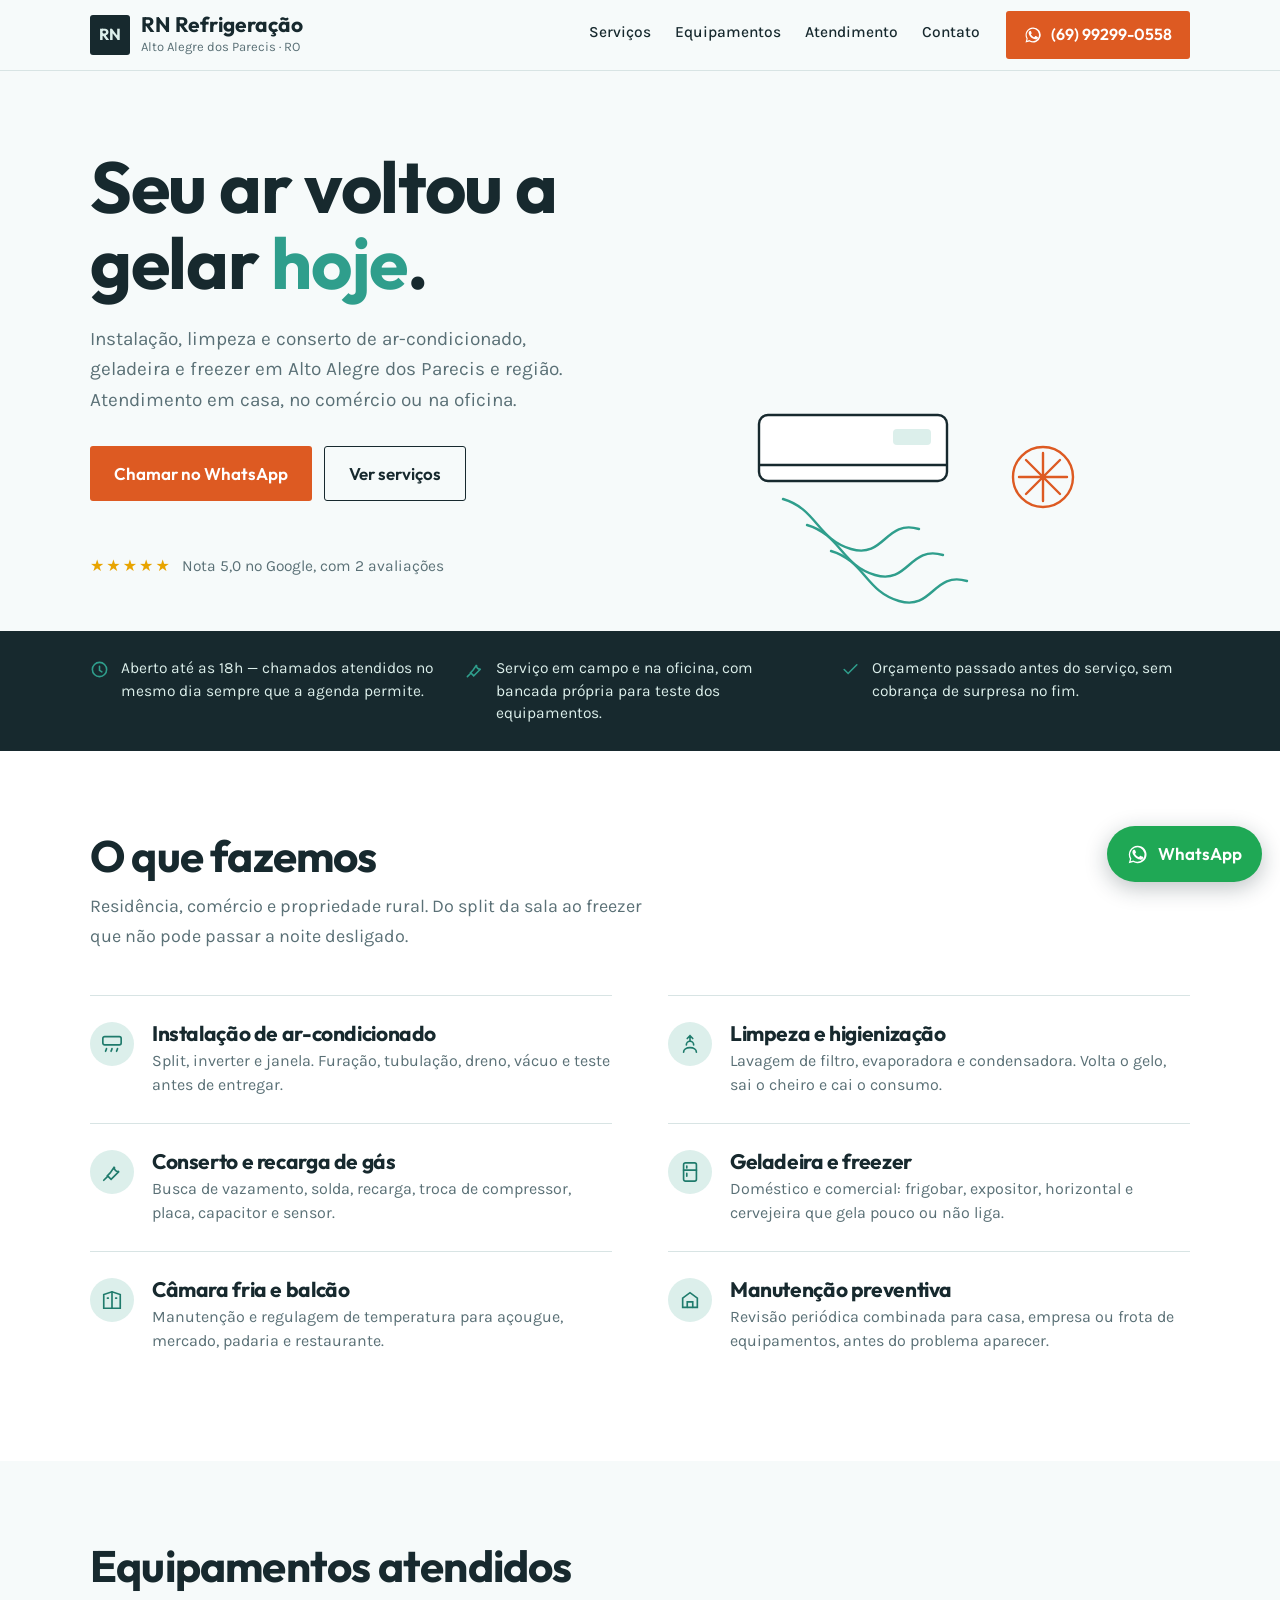
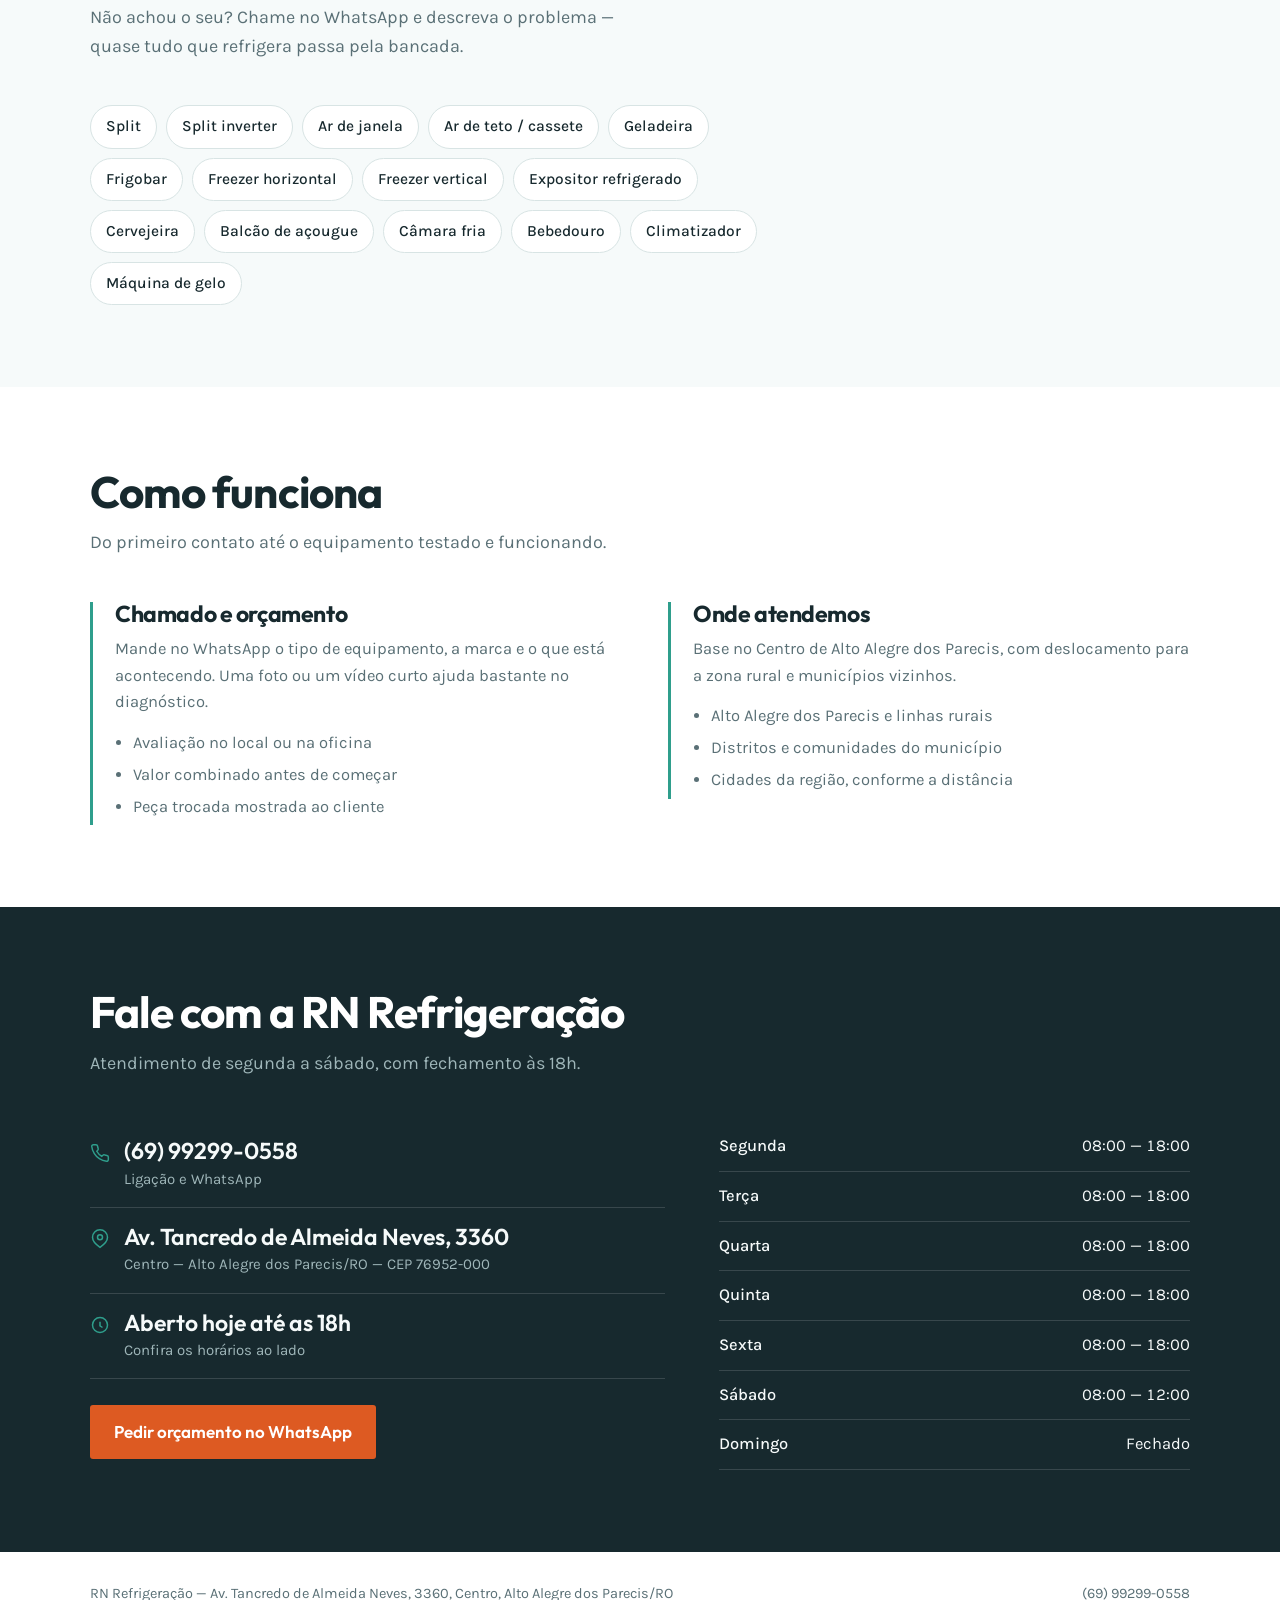
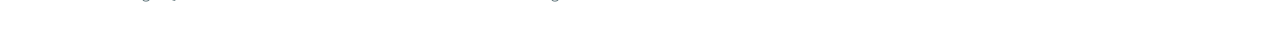
==== index.html @ 4cc894c5 "Add files via upload" ====
<!DOCTYPE html>
<html lang="pt-BR">
<head>
<meta charset="UTF-8">
<meta name="viewport" content="width=device-width, initial-scale=1">
<title>RN Refrigeração — Ar-condicionado em Alto Alegre dos Parecis/RO</title>
<meta name="description" content="Instalação, limpeza, manutenção e conserto de ar-condicionado, geladeira e freezer em Alto Alegre dos Parecis e região. WhatsApp (69) 99299-0558.">
<link rel="preconnect" href="https://fonts.googleapis.com">
<link rel="preconnect" href="https://fonts.gstatic.com" crossorigin>
<link href="https://fonts.googleapis.com/css2?family=Outfit:wght@500;600;700&family=Karla:wght@400;500;600&display=swap" rel="stylesheet">
<style>
  :root{
    --papel:#F6FAFA;
    --branco:#FFFFFF;
    --carvao:#17292E;
    --menta:#2F9E8C;
    --menta-clara:#DCEFEB;
    --escada:#DD5A22;
    --cinza:#5A7076;
    --linha:#D8E4E4;
    --display:"Outfit",system-ui,sans-serif;
    --corpo:"Karla",system-ui,sans-serif;
  }
  *{box-sizing:border-box;margin:0;padding:0}
  html{scroll-behavior:smooth}
  body{font-family:var(--corpo);color:var(--carvao);background:var(--branco);font-size:17px;line-height:1.62;-webkit-font-smoothing:antialiased}
  .wrap{width:min(1100px,92vw);margin-inline:auto}
  h1,h2,h3{font-family:var(--display);line-height:1.06;letter-spacing:-.018em;font-weight:700}
  a{color:inherit}

  /* topo */
  .topo{position:sticky;top:0;z-index:60;background:rgba(246,250,250,.95);backdrop-filter:blur(8px);border-bottom:1px solid var(--linha)}
  .topo .wrap{display:flex;align-items:center;gap:26px;height:70px}
  .marca{display:flex;align-items:center;gap:11px;text-decoration:none;margin-right:auto}
  .sigla{width:40px;height:40px;flex:none;display:grid;place-items:center;background:var(--carvao);color:var(--menta-clara);font-family:var(--display);font-weight:700;font-size:16px;letter-spacing:.02em;border-radius:3px}
  .marca b{font-family:var(--display);font-size:21px;display:block;line-height:1.1}
  .marca i{font-style:normal;font-size:13px;color:var(--cinza);display:block}
  .nav{display:flex;gap:24px;font-size:15.5px;font-weight:500}
  .nav a{text-decoration:none;padding-bottom:3px;border-bottom:2px solid transparent}
  .nav a:hover,.nav a:focus-visible{border-bottom-color:var(--escada)}
  .zap{display:inline-flex;align-items:center;gap:9px;background:var(--escada);color:#fff;text-decoration:none;font-family:var(--display);font-weight:600;font-size:16px;padding:11px 18px;border-radius:3px}
  .zap:hover{background:#C84C18}
  .zap svg{width:18px;height:18px;flex:none}
  @media(max-width:920px){.nav{display:none}}
  @media(max-width:440px){.zap span{display:none}.zap{padding:11px 13px}}

  /* hero */
  .hero{background:var(--papel);padding:78px 0 0;overflow:hidden}
  .hero .wrap{display:grid;grid-template-columns:1.15fr .85fr;gap:48px;align-items:end}
  .hero h1{font-size:clamp(42px,6vw,72px);max-width:12ch}
  .hero h1 .frio{color:var(--menta)}
  .hero .sub{margin-top:22px;font-size:19px;color:var(--cinza);max-width:44ch}
  .acoes{display:flex;flex-wrap:wrap;gap:12px;margin:30px 0 52px}
  .btn{font-family:var(--display);font-weight:600;font-size:17px;text-decoration:none;padding:13px 24px;border-radius:3px;display:inline-flex;align-items:center;gap:9px}
  .btn-laranja{background:var(--escada);color:#fff}
  .btn-laranja:hover{background:#C84C18}
  .btn-linha{border:1.5px solid var(--carvao);color:var(--carvao)}
  .btn-linha:hover{background:var(--carvao);color:var(--papel)}
  .nota{display:flex;align-items:center;gap:10px;margin-bottom:52px;font-size:15.5px;color:var(--cinza)}
  .estrelas{color:#E8A400;letter-spacing:2px;font-size:16px}
  /* desenho de fluxo de ar */
  .ar{align-self:end}
  .ar svg{width:100%;max-width:400px;display:block}
  .fluxo{stroke:var(--menta);stroke-width:2.4;fill:none;stroke-linecap:round;stroke-dasharray:220;stroke-dashoffset:220;animation:sopra 2.2s ease-out .4s forwards}
  .fluxo.b{animation-delay:.65s}
  .fluxo.c{animation-delay:.9s}
  @keyframes sopra{to{stroke-dashoffset:0}}
  @media(prefers-reduced-motion:reduce){.fluxo{animation:none;stroke-dashoffset:0}html{scroll-behavior:auto}}
  @media(max-width:880px){
    .hero{padding-top:52px}
    .hero .wrap{grid-template-columns:1fr;gap:26px}
    .ar svg{max-width:300px;margin-inline:auto}
    .nota{margin-bottom:34px}
  }

  /* barra escura */
  .barra{background:var(--carvao);color:var(--menta-clara)}
  .barra .wrap{display:grid;grid-template-columns:repeat(3,1fr);gap:26px;padding:26px 0}
  .barra div{display:flex;gap:12px;align-items:flex-start;font-size:15.5px;line-height:1.45}
  .barra svg{width:19px;height:19px;flex:none;margin-top:3px;color:var(--menta)}
  @media(max-width:760px){.barra .wrap{grid-template-columns:1fr;gap:16px;padding:22px 0}}

  section{padding:82px 0}
  .cab{margin-bottom:44px;max-width:56ch}
  .cab h2{font-size:clamp(31px,4vw,44px)}
  .cab p{margin-top:13px;color:var(--cinza);font-size:18px}

  /* serviços: lista em duas colunas com filete */
  .servicos{display:grid;grid-template-columns:1fr 1fr;column-gap:56px}
  .serv{display:grid;grid-template-columns:auto 1fr;gap:18px;padding:26px 0;border-top:1px solid var(--linha)}
  .serv .ic{width:44px;height:44px;border-radius:50%;background:var(--menta-clara);display:grid;place-items:center;color:#1F7B6C}
  .serv .ic svg{width:22px;height:22px}
  .serv h3{font-size:21px;margin-bottom:5px}
  .serv p{font-size:16px;color:var(--cinza);line-height:1.5}
  @media(max-width:800px){.servicos{grid-template-columns:1fr}}

  /* equipamentos */
  .equip{background:var(--papel)}
  .chips{display:flex;flex-wrap:wrap;gap:9px;max-width:72ch}
  .chips li{list-style:none;background:#fff;border:1px solid var(--linha);padding:8px 15px;border-radius:999px;font-size:15.5px;font-weight:500}

  /* atendimento / cobertura */
  .duo{display:grid;grid-template-columns:1fr 1fr;gap:56px;align-items:start}
  .caixa{border-left:3px solid var(--menta);padding-left:22px}
  .caixa h3{font-size:23px;margin-bottom:10px}
  .caixa p{color:var(--cinza);font-size:16.5px}
  .caixa ul{margin-top:14px;padding-left:18px;color:var(--cinza);font-size:16.5px}
  .caixa li{margin-bottom:5px}
  @media(max-width:760px){.duo{grid-template-columns:1fr;gap:38px}}

  /* contato */
  .contato{background:var(--carvao);color:var(--papel)}
  .contato .cab h2{color:#fff}
  .contato .cab p{color:#9FB6B9}
  .grade{display:grid;grid-template-columns:1.1fr .9fr;gap:54px}
  .dado{display:flex;gap:14px;padding:16px 0;border-bottom:1px solid rgba(255,255,255,.14)}
  .dado svg{width:20px;height:20px;flex:none;margin-top:5px;color:var(--menta)}
  .dado strong{font-family:var(--display);font-size:23px;font-weight:600;display:block;line-height:1.15}
  .dado small{font-size:15px;color:#9FB6B9;display:block;margin-top:2px}
  .dado a{text-decoration:none}
  .dado a:hover{text-decoration:underline}
  .horario{width:100%;border-collapse:collapse;font-size:16.5px}
  .horario th,.horario td{padding:11px 0;border-bottom:1px solid rgba(255,255,255,.14);text-align:left;font-weight:400}
  .horario th{font-weight:500}
  .horario td{text-align:right;font-variant-numeric:tabular-nums}
  .contato .btn-laranja{margin-top:26px}
  @media(max-width:760px){.grade{grid-template-columns:1fr;gap:42px}}

  footer{padding:30px 0;font-size:14.5px;color:var(--cinza)}
  footer .wrap{display:flex;flex-wrap:wrap;gap:8px 28px;justify-content:space-between}

  /* botão flutuante */
  .flutua{position:fixed;right:18px;bottom:18px;z-index:70;display:inline-flex;align-items:center;gap:10px;background:#1FA855;color:#fff;text-decoration:none;font-family:var(--display);font-weight:600;padding:14px 20px;border-radius:999px;box-shadow:0 6px 22px rgba(23,41,46,.28)}
  .flutua:hover{background:#178C46}
  .flutua svg{width:21px;height:21px}
  @media(max-width:520px){.flutua span{display:none}.flutua{padding:15px;right:14px;bottom:14px}}

  :focus-visible{outline:3px solid var(--escada);outline-offset:3px}
</style>
</head>
<body>

<header class="topo">
  <div class="wrap">
    <a class="marca" href="#inicio">
      <span class="sigla">RN</span>
      <span>
        <b>RN Refrigeração</b>
        <i>Alto Alegre dos Parecis · RO</i>
      </span>
    </a>
    <nav class="nav">
      <a href="#servicos">Serviços</a>
      <a href="#equipamentos">Equipamentos</a>
      <a href="#atendimento">Atendimento</a>
      <a href="#contato">Contato</a>
    </nav>
    <a class="zap" href="https://wa.me/5569992990558" target="_blank" rel="noopener">
      <svg viewBox="0 0 24 24" fill="currentColor" aria-hidden="true"><path d="M17.5 14.4c-.3-.2-1.8-.9-2-1-.3-.1-.5-.2-.7.2s-.8 1-.9 1.2c-.2.2-.3.2-.6.1a8 8 0 0 1-2.4-1.5 9 9 0 0 1-1.6-2c-.2-.3 0-.5.1-.6l.5-.6.3-.5v-.5l-.9-2.2c-.3-.6-.5-.5-.7-.5h-.6c-.2 0-.5.1-.8.4-.3.3-1 1-1 2.5s1.1 2.9 1.2 3.1c.2.2 2.1 3.3 5.2 4.6 2.6 1 3.1.8 3.7.8.6-.1 1.8-.8 2.1-1.5.2-.7.2-1.3.2-1.5l-.6-.3z"/><path d="M12 2a10 10 0 0 0-8.6 15L2 22l5.2-1.4A10 10 0 1 0 12 2zm0 18.2c-1.6 0-3.1-.4-4.4-1.2l-.3-.2-3.1.8.8-3-.2-.3A8.2 8.2 0 1 1 12 20.2z"/></svg>
      <span>(69) 99299-0558</span>
    </a>
  </div>
</header>

<main id="inicio">

  <section class="hero">
    <div class="wrap">
      <div>
        <h1>Seu ar voltou a gelar <span class="frio">hoje</span>.</h1>
        <p class="sub">Instalação, limpeza e conserto de ar-condicionado, geladeira e freezer em Alto Alegre dos Parecis e região. Atendimento em casa, no comércio ou na oficina.</p>
        <div class="acoes">
          <a class="btn btn-laranja" href="https://wa.me/5569992990558" target="_blank" rel="noopener">Chamar no WhatsApp</a>
          <a class="btn btn-linha" href="#servicos">Ver serviços</a>
        </div>
        <p class="nota"><span class="estrelas" aria-hidden="true">★★★★★</span> Nota 5,0 no Google, com 2 avaliações</p>
      </div>

      <figure class="ar" aria-hidden="true">
        <svg viewBox="0 0 400 240" xmlns="http://www.w3.org/2000/svg">
          <rect x="16" y="24" width="188" height="66" rx="9" fill="#FFFFFF" stroke="#17292E" stroke-width="2.4"/>
          <path d="M16 74h188" stroke="#17292E" stroke-width="2.4"/>
          <rect x="150" y="38" width="38" height="16" rx="4" fill="#DCEFEB"/>
          <path class="fluxo" d="M40 108c34 10 34 40 68 50s34-30 68-20"/>
          <path class="fluxo b" d="M64 134c34 10 34 40 68 50s34-30 68-20"/>
          <path class="fluxo c" d="M88 160c34 10 34 40 68 50s34-30 68-20"/>
          <circle cx="300" cy="86" r="30" fill="none" stroke="#DD5A22" stroke-width="2.4"/>
          <path d="M300 62v48M276 86h48M283 69l34 34M317 69l-34 34" stroke="#DD5A22" stroke-width="2.4" stroke-linecap="round"/>
        </svg>
      </figure>
    </div>
  </section>

  <div class="barra">
    <div class="wrap">
      <div>
        <svg viewBox="0 0 24 24" fill="none" stroke="currentColor" stroke-width="2" stroke-linecap="round"><path d="M12 8v5l3 2"/><circle cx="12" cy="12" r="9"/></svg>
        <span>Aberto até as 18h — chamados atendidos no mesmo dia sempre que a agenda permite.</span>
      </div>
      <div>
        <svg viewBox="0 0 24 24" fill="none" stroke="currentColor" stroke-width="2" stroke-linecap="round"><path d="M14.7 6.3a4 4 0 0 0 5 5L14 17l-3 3-4-4 3-3z"/><path d="m3 21 4-4"/></svg>
        <span>Serviço em campo e na oficina, com bancada própria para teste dos equipamentos.</span>
      </div>
      <div>
        <svg viewBox="0 0 24 24" fill="none" stroke="currentColor" stroke-width="2" stroke-linecap="round"><path d="M20 6 9 17l-5-5"/></svg>
        <span>Orçamento passado antes do serviço, sem cobrança de surpresa no fim.</span>
      </div>
    </div>
  </div>

  <section id="servicos">
    <div class="wrap">
      <div class="cab">
        <h2>O que fazemos</h2>
        <p>Residência, comércio e propriedade rural. Do split da sala ao freezer que não pode passar a noite desligado.</p>
      </div>

      <div class="servicos">
        <article class="serv">
          <span class="ic"><svg viewBox="0 0 24 24" fill="none" stroke="currentColor" stroke-width="1.8" stroke-linecap="round"><rect x="2" y="4" width="20" height="9" rx="2"/><path d="M6 17c0 1.5-1 2-1 3M12 17c0 1.5-1 2-1 3M18 17c0 1.5-1 2-1 3"/></svg></span>
          <div>
            <h3>Instalação de ar-condicionado</h3>
            <p>Split, inverter e janela. Furação, tubulação, dreno, vácuo e teste antes de entregar.</p>
          </div>
        </article>

        <article class="serv">
          <span class="ic"><svg viewBox="0 0 24 24" fill="none" stroke="currentColor" stroke-width="1.8" stroke-linecap="round"><path d="M12 3v6M9 6l3-3 3 3"/><path d="M5 21c0-3 3-5 7-5s7 2 7 5"/><path d="M8 13a4 4 0 0 1 8 0"/></svg></span>
          <div>
            <h3>Limpeza e higienização</h3>
            <p>Lavagem de filtro, evaporadora e condensadora. Volta o gelo, sai o cheiro e cai o consumo.</p>
          </div>
        </article>

        <article class="serv">
          <span class="ic"><svg viewBox="0 0 24 24" fill="none" stroke="currentColor" stroke-width="1.8" stroke-linecap="round"><path d="M14.7 6.3a4 4 0 0 0 5 5L14 17l-3 3-4-4 3-3z"/><path d="m3 21 4-4"/></svg></span>
          <div>
            <h3>Conserto e recarga de gás</h3>
            <p>Busca de vazamento, solda, recarga, troca de compressor, placa, capacitor e sensor.</p>
          </div>
        </article>

        <article class="serv">
          <span class="ic"><svg viewBox="0 0 24 24" fill="none" stroke="currentColor" stroke-width="1.8" stroke-linecap="round"><rect x="5" y="2" width="14" height="20" rx="2"/><path d="M5 10h14M8.5 5.5v2M8.5 13.5v3"/></svg></span>
          <div>
            <h3>Geladeira e freezer</h3>
            <p>Doméstico e comercial: frigobar, expositor, horizontal e cervejeira que gela pouco ou não liga.</p>
          </div>
        </article>

        <article class="serv">
          <span class="ic"><svg viewBox="0 0 24 24" fill="none" stroke="currentColor" stroke-width="1.8" stroke-linecap="round"><path d="M3 21V6l9-3 9 3v15z"/><path d="M12 3v18M7 10h1M16 10h1"/></svg></span>
          <div>
            <h3>Câmara fria e balcão</h3>
            <p>Manutenção e regulagem de temperatura para açougue, mercado, padaria e restaurante.</p>
          </div>
        </article>

        <article class="serv">
          <span class="ic"><svg viewBox="0 0 24 24" fill="none" stroke="currentColor" stroke-width="1.8" stroke-linecap="round"><path d="M4 20V10l8-6 8 6v10z"/><path d="M9 20v-6h6v6"/></svg></span>
          <div>
            <h3>Manutenção preventiva</h3>
            <p>Revisão periódica combinada para casa, empresa ou frota de equipamentos, antes do problema aparecer.</p>
          </div>
        </article>
      </div>
    </div>
  </section>

  <section id="equipamentos" class="equip">
    <div class="wrap">
      <div class="cab">
        <h2>Equipamentos atendidos</h2>
        <p>Não achou o seu? Chame no WhatsApp e descreva o problema — quase tudo que refrigera passa pela bancada.</p>
      </div>
      <ul class="chips">
        <li>Split</li>
        <li>Split inverter</li>
        <li>Ar de janela</li>
        <li>Ar de teto / cassete</li>
        <li>Geladeira</li>
        <li>Frigobar</li>
        <li>Freezer horizontal</li>
        <li>Freezer vertical</li>
        <li>Expositor refrigerado</li>
        <li>Cervejeira</li>
        <li>Balcão de açougue</li>
        <li>Câmara fria</li>
        <li>Bebedouro</li>
        <li>Climatizador</li>
        <li>Máquina de gelo</li>
      </ul>
    </div>
  </section>

  <section id="atendimento">
    <div class="wrap">
      <div class="cab">
        <h2>Como funciona</h2>
        <p>Do primeiro contato até o equipamento testado e funcionando.</p>
      </div>
      <div class="duo">
        <div class="caixa">
          <h3>Chamado e orçamento</h3>
          <p>Mande no WhatsApp o tipo de equipamento, a marca e o que está acontecendo. Uma foto ou um vídeo curto ajuda bastante no diagnóstico.</p>
          <ul>
            <li>Avaliação no local ou na oficina</li>
            <li>Valor combinado antes de começar</li>
            <li>Peça trocada mostrada ao cliente</li>
          </ul>
        </div>
        <div class="caixa">
          <h3>Onde atendemos</h3>
          <p>Base no Centro de Alto Alegre dos Parecis, com deslocamento para a zona rural e municípios vizinhos.</p>
          <ul>
            <li>Alto Alegre dos Parecis e linhas rurais</li>
            <li>Distritos e comunidades do município</li>
            <li>Cidades da região, conforme a distância</li>
          </ul>
        </div>
      </div>
    </div>
  </section>

  <section id="contato" class="contato">
    <div class="wrap">
      <div class="cab">
        <h2>Fale com a RN Refrigeração</h2>
        <p>Atendimento de segunda a sábado, com fechamento às 18h.</p>
      </div>

      <div class="grade">
        <div>
          <div class="dado">
            <svg viewBox="0 0 24 24" fill="none" stroke="currentColor" stroke-width="1.8"><path d="M22 16.9v3a2 2 0 0 1-2.2 2 19.8 19.8 0 0 1-8.6-3.1 19.5 19.5 0 0 1-6-6A19.8 19.8 0 0 1 2.1 4.2 2 2 0 0 1 4.1 2h3a2 2 0 0 1 2 1.7c.1 1 .3 1.9.7 2.8a2 2 0 0 1-.5 2.1L8.1 9.9a16 16 0 0 0 6 6l1.3-1.2a2 2 0 0 1 2.1-.5c.9.4 1.8.6 2.8.7a2 2 0 0 1 1.7 2z"/></svg>
            <span>
              <a href="tel:+5569992990558"><strong>(69) 99299-0558</strong></a>
              <small>Ligação e WhatsApp</small>
            </span>
          </div>
          <div class="dado">
            <svg viewBox="0 0 24 24" fill="none" stroke="currentColor" stroke-width="1.8"><path d="M21 10c0 6-9 12-9 12s-9-6-9-12a9 9 0 0 1 18 0z"/><circle cx="12" cy="10" r="3"/></svg>
            <span>
              <strong>Av. Tancredo de Almeida Neves, 3360</strong>
              <small>Centro — Alto Alegre dos Parecis/RO — CEP 76952-000</small>
            </span>
          </div>
          <div class="dado">
            <svg viewBox="0 0 24 24" fill="none" stroke="currentColor" stroke-width="1.8"><circle cx="12" cy="12" r="9"/><path d="M12 8v5l3 2"/></svg>
            <span>
              <strong>Aberto hoje até as 18h</strong>
              <small>Confira os horários ao lado</small>
            </span>
          </div>
          <a class="btn btn-laranja" href="https://wa.me/5569992990558" target="_blank" rel="noopener">Pedir orçamento no WhatsApp</a>
        </div>

        <div>
          <table class="horario">
            <tbody>
              <tr><th scope="row">Segunda</th><td>08:00 — 18:00</td></tr>
              <tr><th scope="row">Terça</th><td>08:00 — 18:00</td></tr>
              <tr><th scope="row">Quarta</th><td>08:00 — 18:00</td></tr>
              <tr><th scope="row">Quinta</th><td>08:00 — 18:00</td></tr>
              <tr><th scope="row">Sexta</th><td>08:00 — 18:00</td></tr>
              <tr><th scope="row">Sábado</th><td>08:00 — 12:00</td></tr>
              <tr><th scope="row">Domingo</th><td>Fechado</td></tr>
            </tbody>
          </table>
        </div>
      </div>
    </div>
  </section>
</main>

<footer>
  <div class="wrap">
    <span>RN Refrigeração — Av. Tancredo de Almeida Neves, 3360, Centro, Alto Alegre dos Parecis/RO</span>
    <span>(69) 99299-0558</span>
  </div>
</footer>

<a class="flutua" href="https://wa.me/5569992990558" target="_blank" rel="noopener" aria-label="Chamar no WhatsApp">
  <svg viewBox="0 0 24 24" fill="currentColor" aria-hidden="true"><path d="M17.5 14.4c-.3-.2-1.8-.9-2-1-.3-.1-.5-.2-.7.2s-.8 1-.9 1.2c-.2.2-.3.2-.6.1a8 8 0 0 1-2.4-1.5 9 9 0 0 1-1.6-2c-.2-.3 0-.5.1-.6l.5-.6.3-.5v-.5l-.9-2.2c-.3-.6-.5-.5-.7-.5h-.6c-.2 0-.5.1-.8.4-.3.3-1 1-1 2.5s1.1 2.9 1.2 3.1c.2.2 2.1 3.3 5.2 4.6 2.6 1 3.1.8 3.7.8.6-.1 1.8-.8 2.1-1.5.2-.7.2-1.3.2-1.5l-.6-.3z"/><path d="M12 2a10 10 0 0 0-8.6 15L2 22l5.2-1.4A10 10 0 1 0 12 2zm0 18.2c-1.6 0-3.1-.4-4.4-1.2l-.3-.2-3.1.8.8-3-.2-.3A8.2 8.2 0 1 1 12 20.2z"/></svg>
  <span>WhatsApp</span>
</a>

</body>
</html>
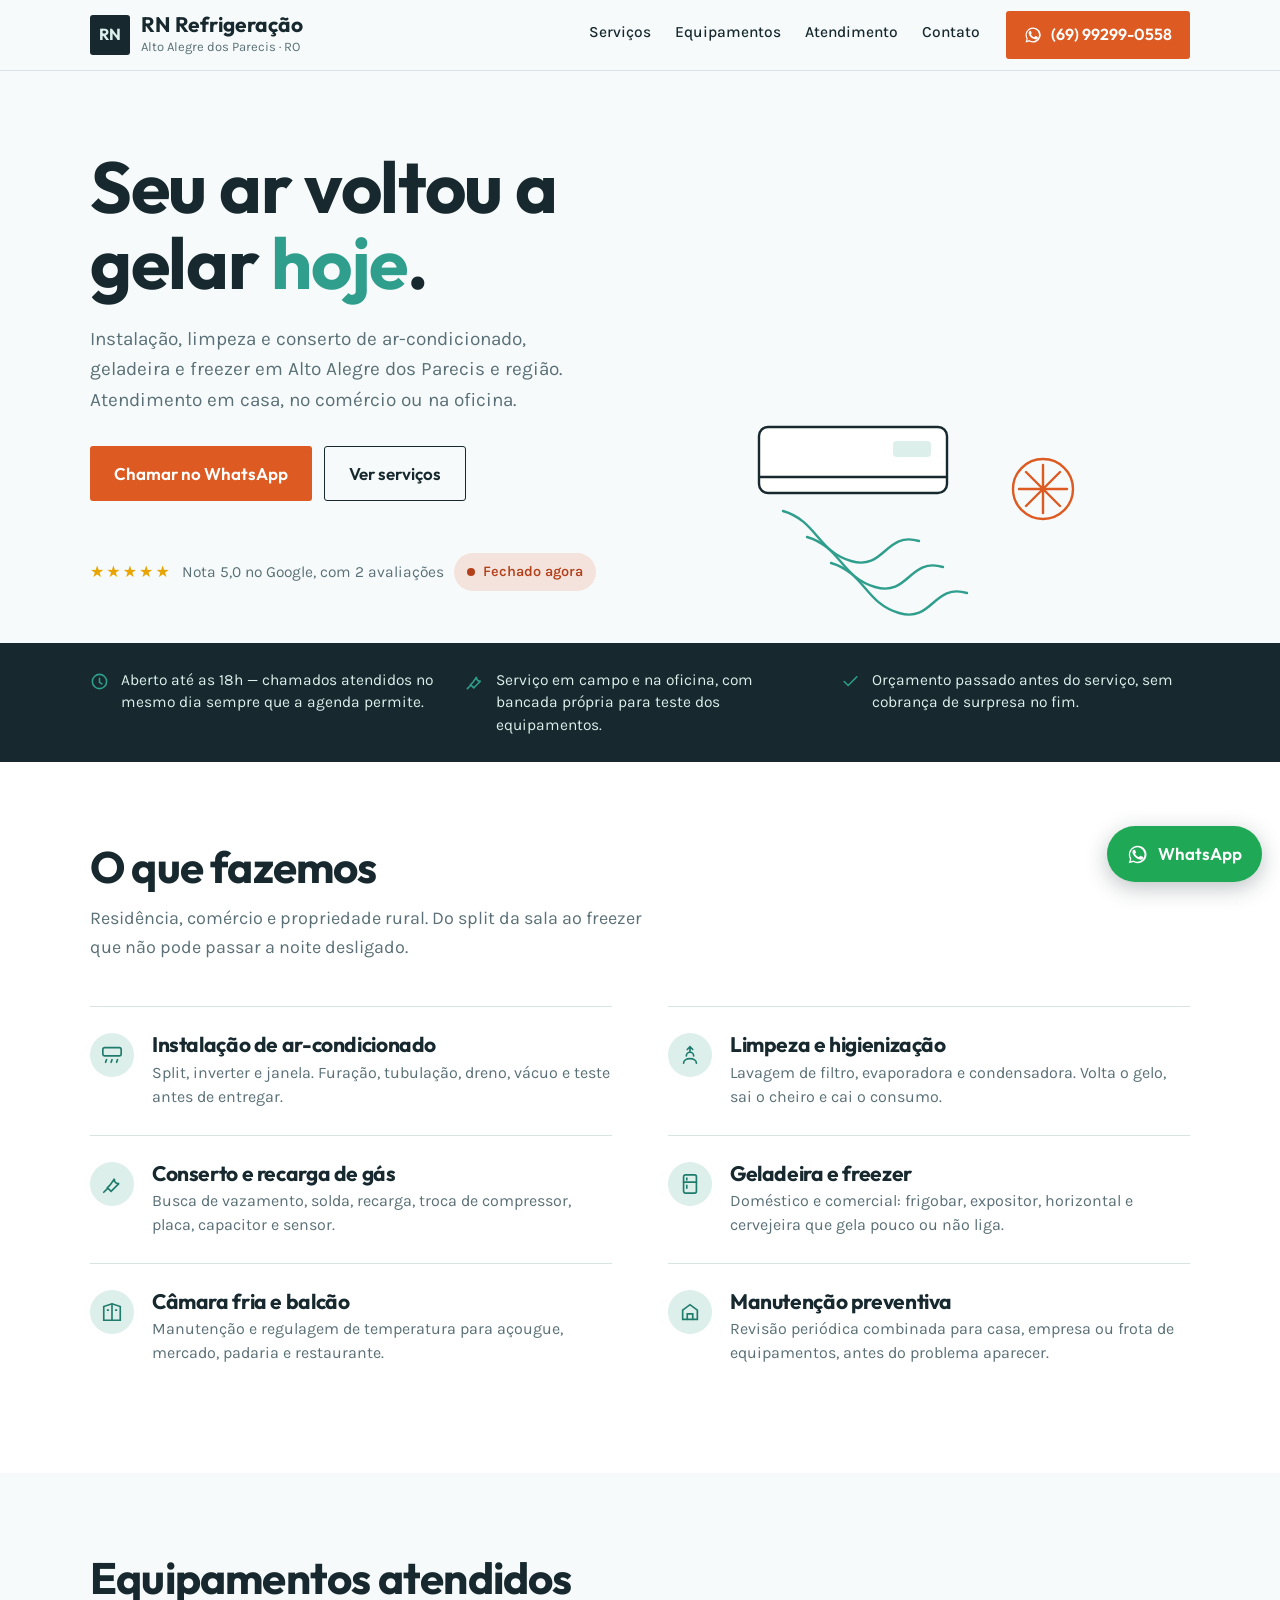
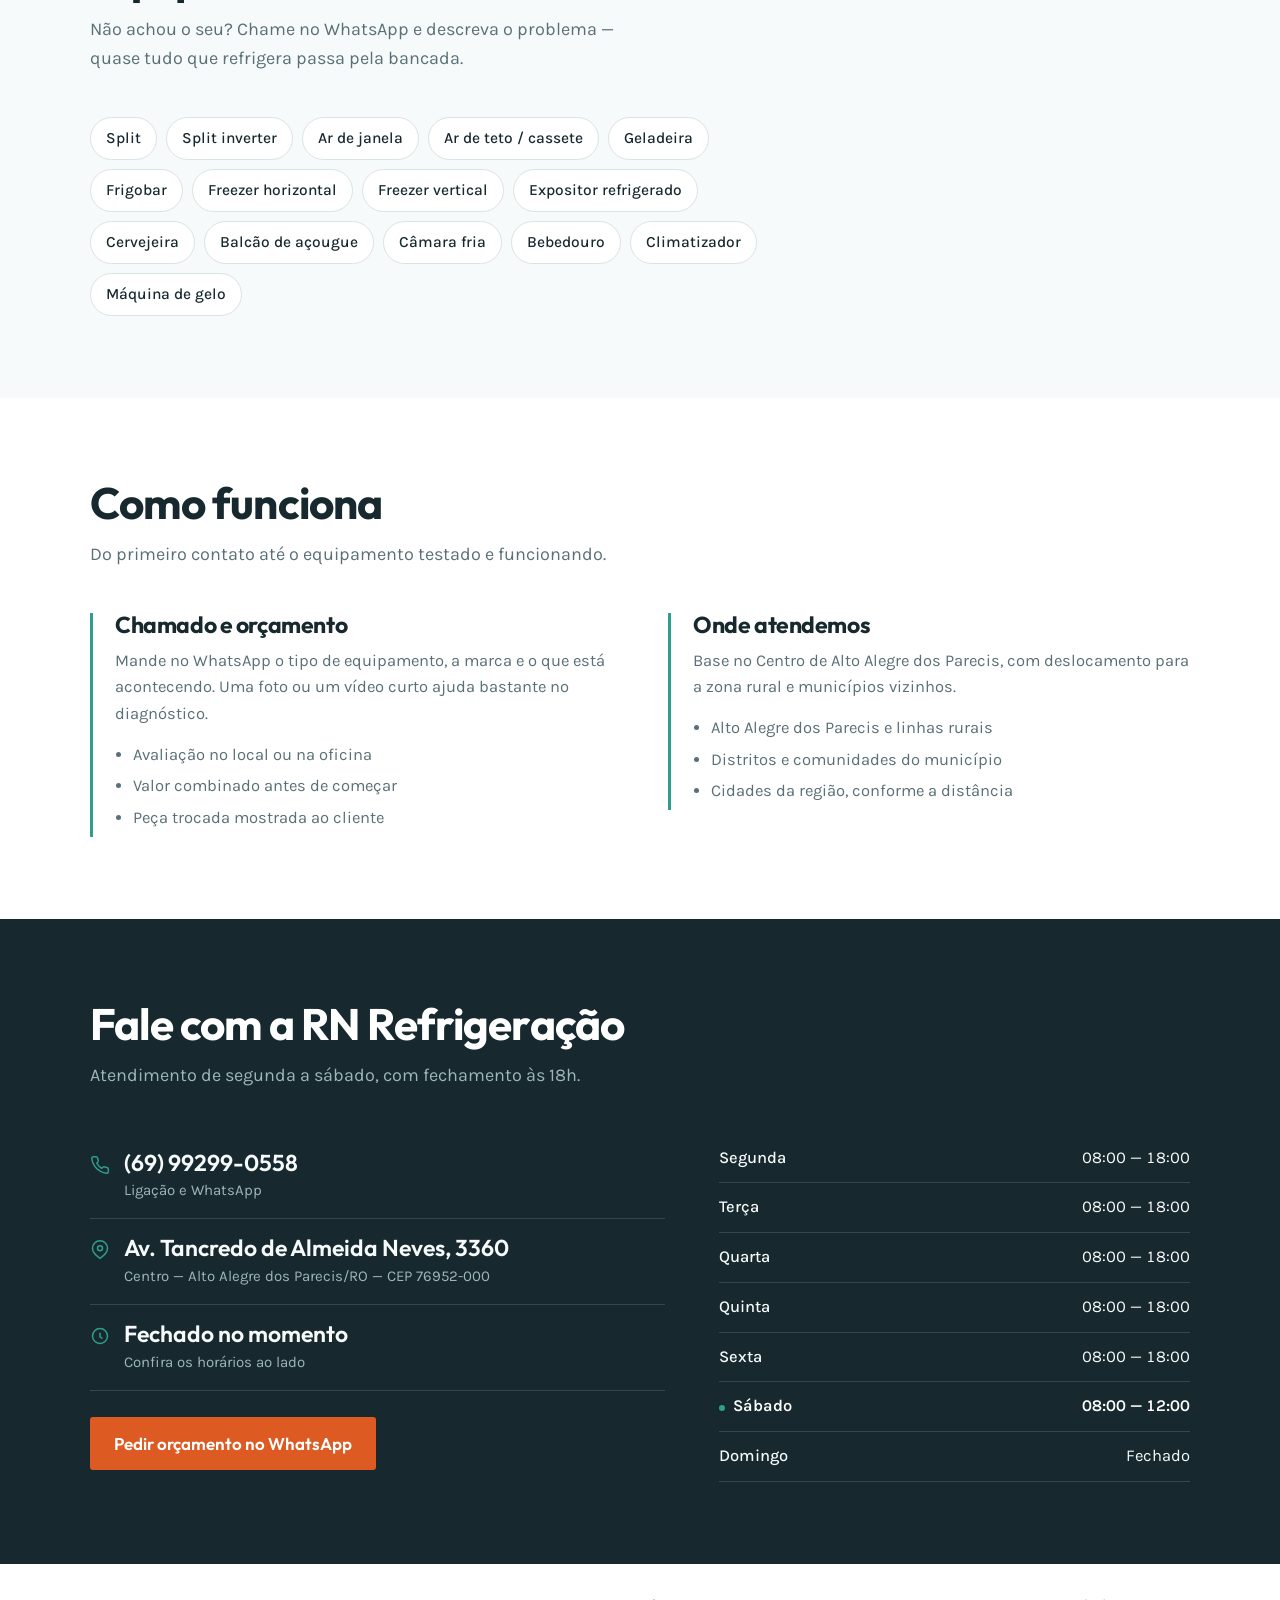
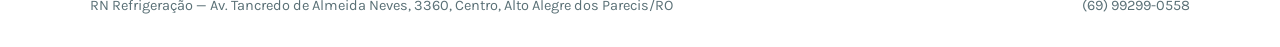
==== commit f654d363: "Add files via upload" ====
--- a/index.html
+++ b/index.html
@@ -5,6 +5,7 @@
 <meta name="viewport" content="width=device-width, initial-scale=1">
 <title>RN Refrigeração — Ar-condicionado em Alto Alegre dos Parecis/RO</title>
 <meta name="description" content="Instalação, limpeza, manutenção e conserto de ar-condicionado, geladeira e freezer em Alto Alegre dos Parecis e região. WhatsApp (69) 99299-0558.">
+<link rel="icon" type="image/svg+xml" href="data:image/svg+xml,%3Csvg xmlns='http://www.w3.org/2000/svg' viewBox='0 0 64 64'%3E%3Crect width='64' height='64' rx='10' fill='%2317292E'/%3E%3Ctext x='32' y='40' font-family='Outfit,Arial,sans-serif' font-weight='700' font-size='24' fill='%23DCEFEB' text-anchor='middle'%3ERN%3C/text%3E%3C/svg%3E">
 <link rel="preconnect" href="https://fonts.googleapis.com">
 <link rel="preconnect" href="https://fonts.gstatic.com" crossorigin>
 <link href="https://fonts.googleapis.com/css2?family=Outfit:wght@500;600;700&family=Karla:wght@400;500;600&display=swap" rel="stylesheet">
@@ -136,6 +137,21 @@
   @media(max-width:520px){.flutua span{display:none}.flutua{padding:15px;right:14px;bottom:14px}}
 
   :focus-visible{outline:3px solid var(--escada);outline-offset:3px}
+
+  /* status aberto/fechado */
+  .status{
+    display:inline-flex;align-items:center;gap:8px;
+    font-size:14.5px;font-weight:600;padding:7px 13px;border-radius:999px;
+    background:var(--menta-clara);color:#1F7B6C;
+  }
+  .status.fechado{background:#F3E3DC;color:#B3401A}
+  .status .bola{width:8px;height:8px;border-radius:50%;background:currentColor;flex:none}
+  .status.fechado .bola{animation:none}
+  .status:not(.fechado) .bola{animation:pulsa 1.8s ease-in-out infinite}
+  @keyframes pulsa{0%,100%{opacity:1}50%{opacity:.35}}
+  @media(prefers-reduced-motion:reduce){.status:not(.fechado) .bola{animation:none}}
+  .horario tr.hoje th,.horario tr.hoje td{color:#fff;font-weight:600}
+  .horario tr.hoje th:before{content:"";display:inline-block;width:6px;height:6px;border-radius:50%;background:var(--menta);margin-right:8px}
 </style>
 </head>
 <body>
@@ -173,7 +189,10 @@
           <a class="btn btn-laranja" href="https://wa.me/5569992990558" target="_blank" rel="noopener">Chamar no WhatsApp</a>
           <a class="btn btn-linha" href="#servicos">Ver serviços</a>
         </div>
-        <p class="nota"><span class="estrelas" aria-hidden="true">★★★★★</span> Nota 5,0 no Google, com 2 avaliações</p>
+        <p class="nota">
+          <span class="estrelas" aria-hidden="true">★★★★★</span> Nota 5,0 no Google, com 2 avaliações
+          <span class="status" id="status-hero"><span class="bola"></span><span id="status-hero-texto">Verificando horário…</span></span>
+        </p>
       </div>
 
       <figure class="ar" aria-hidden="true">
@@ -348,7 +367,7 @@
           <div class="dado">
             <svg viewBox="0 0 24 24" fill="none" stroke="currentColor" stroke-width="1.8"><circle cx="12" cy="12" r="9"/><path d="M12 8v5l3 2"/></svg>
             <span>
-              <strong>Aberto hoje até as 18h</strong>
+              <strong id="status-contato-texto">Verificando horário…</strong>
               <small>Confira os horários ao lado</small>
             </span>
           </div>
@@ -356,15 +375,15 @@
         </div>
 
         <div>
-          <table class="horario">
+          <table class="horario" id="tabela-horario">
             <tbody>
-              <tr><th scope="row">Segunda</th><td>08:00 — 18:00</td></tr>
-              <tr><th scope="row">Terça</th><td>08:00 — 18:00</td></tr>
-              <tr><th scope="row">Quarta</th><td>08:00 — 18:00</td></tr>
-              <tr><th scope="row">Quinta</th><td>08:00 — 18:00</td></tr>
-              <tr><th scope="row">Sexta</th><td>08:00 — 18:00</td></tr>
-              <tr><th scope="row">Sábado</th><td>08:00 — 12:00</td></tr>
-              <tr><th scope="row">Domingo</th><td>Fechado</td></tr>
+              <tr data-dia="1"><th scope="row">Segunda</th><td>08:00 — 18:00</td></tr>
+              <tr data-dia="2"><th scope="row">Terça</th><td>08:00 — 18:00</td></tr>
+              <tr data-dia="3"><th scope="row">Quarta</th><td>08:00 — 18:00</td></tr>
+              <tr data-dia="4"><th scope="row">Quinta</th><td>08:00 — 18:00</td></tr>
+              <tr data-dia="5"><th scope="row">Sexta</th><td>08:00 — 18:00</td></tr>
+              <tr data-dia="6"><th scope="row">Sábado</th><td>08:00 — 12:00</td></tr>
+              <tr data-dia="0"><th scope="row">Domingo</th><td>Fechado</td></tr>
             </tbody>
           </table>
         </div>
@@ -385,5 +404,53 @@
   <span>WhatsApp</span>
 </a>
 
+<script>
+(function(){
+  // Horário de funcionamento por dia da semana (0=domingo ... 6=sábado)
+  var horarios = {
+    0: null,
+    1: [8, 18], 2: [8, 18], 3: [8, 18], 4: [8, 18], 5: [8, 18],
+    6: [8, 12]
+  };
+
+  function agoraEmRondonia(){
+    // Rondônia está sempre em UTC-4, sem horário de verão.
+    // Deslocamos o instante absoluto e depois lemos os campos em UTC,
+    // pra não depender do fuso configurado no aparelho de quem visita o site.
+    return new Date(Date.now() - 4 * 60 * 60 * 1000);
+  }
+
+  function atualizar(){
+    var agora = agoraEmRondonia();
+    var dia = agora.getUTCDay();
+    var hora = agora.getUTCHours() + agora.getUTCMinutes() / 60;
+    var janela = horarios[dia];
+    var aberto = !!janela && hora >= janela[0] && hora < janela[1];
+
+    var heroEl = document.getElementById('status-hero');
+    var heroTexto = document.getElementById('status-hero-texto');
+    var contatoTexto = document.getElementById('status-contato-texto');
+
+    if(aberto){
+      heroEl.classList.remove('fechado');
+      heroTexto.textContent = 'Aberto agora · fecha às ' + String(janela[1]).padStart(2,'0') + ':00';
+      contatoTexto.textContent = 'Aberto agora, até as ' + String(janela[1]).padStart(2,'0') + ':00';
+    } else {
+      heroEl.classList.add('fechado');
+      heroTexto.textContent = 'Fechado agora';
+      contatoTexto.textContent = 'Fechado no momento';
+    }
+
+    var linhas = document.querySelectorAll('#tabela-horario tr');
+    linhas.forEach(function(tr){
+      tr.classList.toggle('hoje', Number(tr.getAttribute('data-dia')) === dia);
+    });
+  }
+
+  atualizar();
+  setInterval(atualizar, 60000);
+})();
+</script>
+
 </body>
 </html>
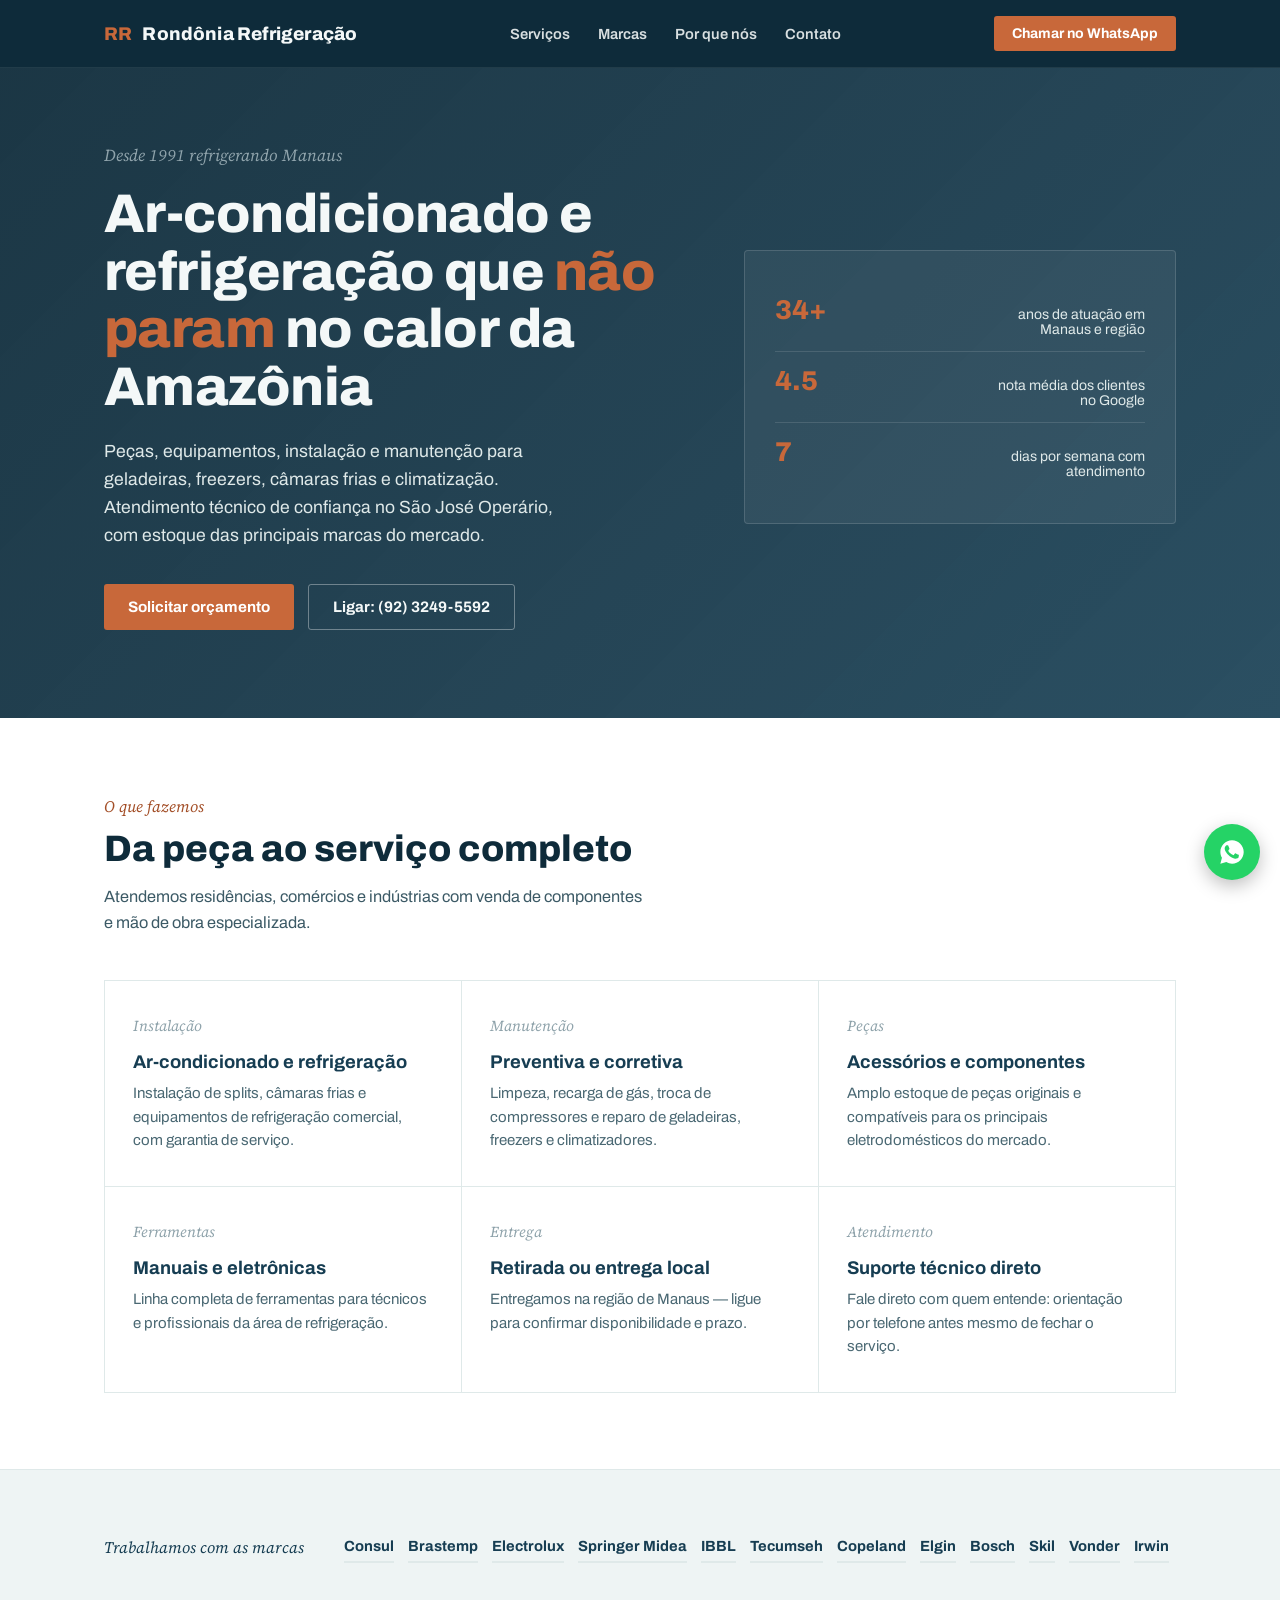
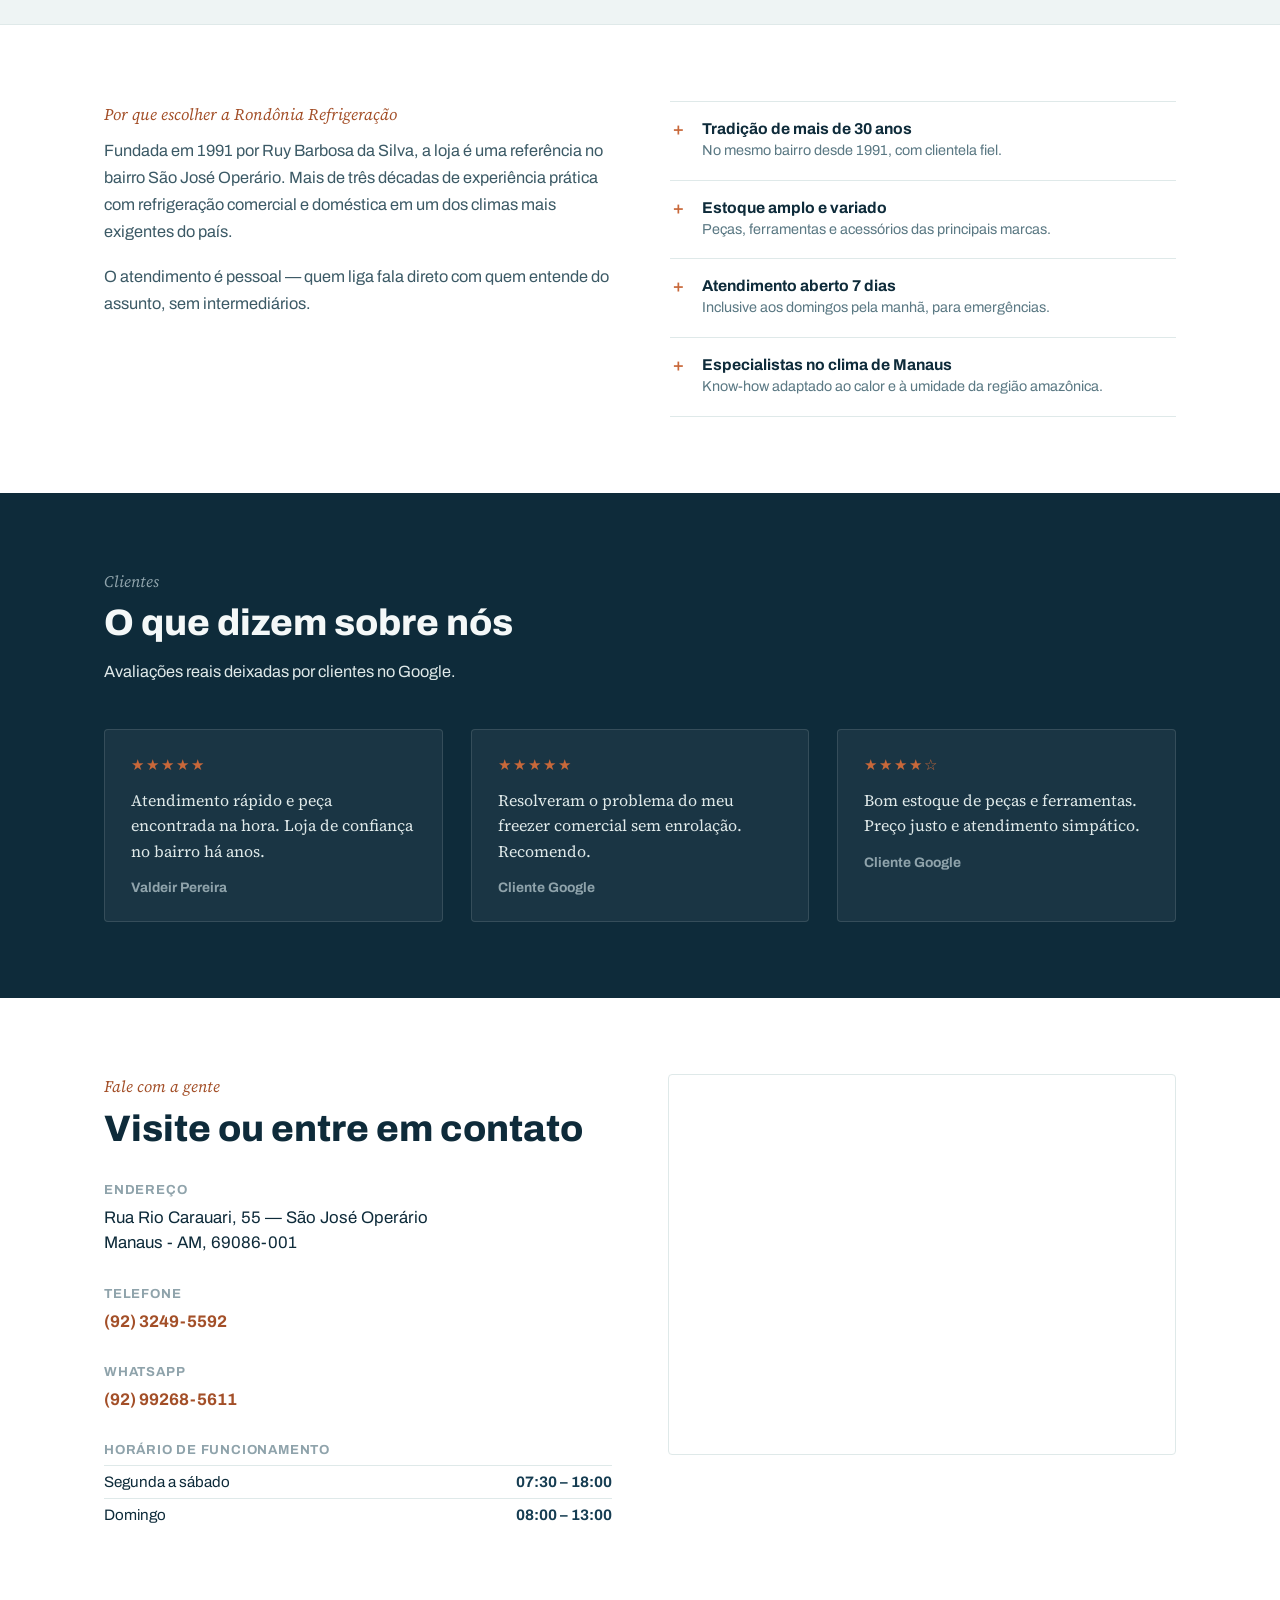
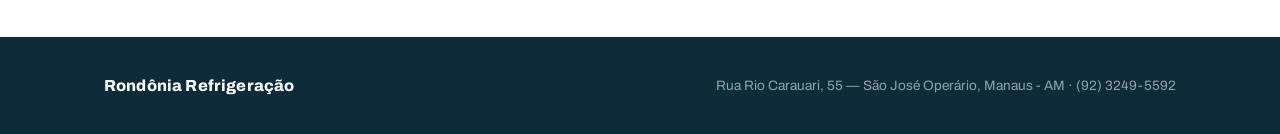
==== commit 69571e76: "Add files via upload" ====
--- a/index.html
+++ b/index.html
@@ -2,455 +2,599 @@
 <html lang="pt-BR">
 <head>
 <meta charset="UTF-8">
-<meta name="viewport" content="width=device-width, initial-scale=1">
-<title>RN Refrigeração — Ar-condicionado em Alto Alegre dos Parecis/RO</title>
-<meta name="description" content="Instalação, limpeza, manutenção e conserto de ar-condicionado, geladeira e freezer em Alto Alegre dos Parecis e região. WhatsApp (69) 99299-0558.">
-<link rel="icon" type="image/svg+xml" href="data:image/svg+xml,%3Csvg xmlns='http://www.w3.org/2000/svg' viewBox='0 0 64 64'%3E%3Crect width='64' height='64' rx='10' fill='%2317292E'/%3E%3Ctext x='32' y='40' font-family='Outfit,Arial,sans-serif' font-weight='700' font-size='24' fill='%23DCEFEB' text-anchor='middle'%3ERN%3C/text%3E%3C/svg%3E">
+<meta name="viewport" content="width=device-width, initial-scale=1, viewport-fit=cover">
+<title>Rondônia Refrigeração — Manaus, AM</title>
 <link rel="preconnect" href="https://fonts.googleapis.com">
 <link rel="preconnect" href="https://fonts.gstatic.com" crossorigin>
-<link href="https://fonts.googleapis.com/css2?family=Outfit:wght@500;600;700&family=Karla:wght@400;500;600&display=swap" rel="stylesheet">
+<link href="https://fonts.googleapis.com/css2?family=Archivo:wght@500;600;700;800&family=Archivo+Expanded:wght@700;800&family=Source+Serif+4:opsz,wght@8..60,400;8..60,500&display=swap" rel="stylesheet">
 <style>
-  :root{
-    --papel:#F6FAFA;
-    --branco:#FFFFFF;
-    --carvao:#17292E;
-    --menta:#2F9E8C;
-    --menta-clara:#DCEFEB;
-    --escada:#DD5A22;
-    --cinza:#5A7076;
-    --linha:#D8E4E4;
-    --display:"Outfit",system-ui,sans-serif;
-    --corpo:"Karla",system-ui,sans-serif;
-  }
-  *{box-sizing:border-box;margin:0;padding:0}
-  html{scroll-behavior:smooth}
-  body{font-family:var(--corpo);color:var(--carvao);background:var(--branco);font-size:17px;line-height:1.62;-webkit-font-smoothing:antialiased}
-  .wrap{width:min(1100px,92vw);margin-inline:auto}
-  h1,h2,h3{font-family:var(--display);line-height:1.06;letter-spacing:-.018em;font-weight:700}
-  a{color:inherit}
-
-  /* topo */
-  .topo{position:sticky;top:0;z-index:60;background:rgba(246,250,250,.95);backdrop-filter:blur(8px);border-bottom:1px solid var(--linha)}
-  .topo .wrap{display:flex;align-items:center;gap:26px;height:70px}
-  .marca{display:flex;align-items:center;gap:11px;text-decoration:none;margin-right:auto}
-  .sigla{width:40px;height:40px;flex:none;display:grid;place-items:center;background:var(--carvao);color:var(--menta-clara);font-family:var(--display);font-weight:700;font-size:16px;letter-spacing:.02em;border-radius:3px}
-  .marca b{font-family:var(--display);font-size:21px;display:block;line-height:1.1}
-  .marca i{font-style:normal;font-size:13px;color:var(--cinza);display:block}
-  .nav{display:flex;gap:24px;font-size:15.5px;font-weight:500}
-  .nav a{text-decoration:none;padding-bottom:3px;border-bottom:2px solid transparent}
-  .nav a:hover,.nav a:focus-visible{border-bottom-color:var(--escada)}
-  .zap{display:inline-flex;align-items:center;gap:9px;background:var(--escada);color:#fff;text-decoration:none;font-family:var(--display);font-weight:600;font-size:16px;padding:11px 18px;border-radius:3px}
-  .zap:hover{background:#C84C18}
-  .zap svg{width:18px;height:18px;flex:none}
-  @media(max-width:920px){.nav{display:none}}
-  @media(max-width:440px){.zap span{display:none}.zap{padding:11px 13px}}
-
-  /* hero */
-  .hero{background:var(--papel);padding:78px 0 0;overflow:hidden}
-  .hero .wrap{display:grid;grid-template-columns:1.15fr .85fr;gap:48px;align-items:end}
-  .hero h1{font-size:clamp(42px,6vw,72px);max-width:12ch}
-  .hero h1 .frio{color:var(--menta)}
-  .hero .sub{margin-top:22px;font-size:19px;color:var(--cinza);max-width:44ch}
-  .acoes{display:flex;flex-wrap:wrap;gap:12px;margin:30px 0 52px}
-  .btn{font-family:var(--display);font-weight:600;font-size:17px;text-decoration:none;padding:13px 24px;border-radius:3px;display:inline-flex;align-items:center;gap:9px}
-  .btn-laranja{background:var(--escada);color:#fff}
-  .btn-laranja:hover{background:#C84C18}
-  .btn-linha{border:1.5px solid var(--carvao);color:var(--carvao)}
-  .btn-linha:hover{background:var(--carvao);color:var(--papel)}
-  .nota{display:flex;align-items:center;gap:10px;margin-bottom:52px;font-size:15.5px;color:var(--cinza)}
-  .estrelas{color:#E8A400;letter-spacing:2px;font-size:16px}
-  /* desenho de fluxo de ar */
-  .ar{align-self:end}
-  .ar svg{width:100%;max-width:400px;display:block}
-  .fluxo{stroke:var(--menta);stroke-width:2.4;fill:none;stroke-linecap:round;stroke-dasharray:220;stroke-dashoffset:220;animation:sopra 2.2s ease-out .4s forwards}
-  .fluxo.b{animation-delay:.65s}
-  .fluxo.c{animation-delay:.9s}
-  @keyframes sopra{to{stroke-dashoffset:0}}
-  @media(prefers-reduced-motion:reduce){.fluxo{animation:none;stroke-dashoffset:0}html{scroll-behavior:auto}}
-  @media(max-width:880px){
-    .hero{padding-top:52px}
-    .hero .wrap{grid-template-columns:1fr;gap:26px}
-    .ar svg{max-width:300px;margin-inline:auto}
-    .nota{margin-bottom:34px}
-  }
-
-  /* barra escura */
-  .barra{background:var(--carvao);color:var(--menta-clara)}
-  .barra .wrap{display:grid;grid-template-columns:repeat(3,1fr);gap:26px;padding:26px 0}
-  .barra div{display:flex;gap:12px;align-items:flex-start;font-size:15.5px;line-height:1.45}
-  .barra svg{width:19px;height:19px;flex:none;margin-top:3px;color:var(--menta)}
-  @media(max-width:760px){.barra .wrap{grid-template-columns:1fr;gap:16px;padding:22px 0}}
-
-  section{padding:82px 0}
-  .cab{margin-bottom:44px;max-width:56ch}
-  .cab h2{font-size:clamp(31px,4vw,44px)}
-  .cab p{margin-top:13px;color:var(--cinza);font-size:18px}
-
-  /* serviços: lista em duas colunas com filete */
-  .servicos{display:grid;grid-template-columns:1fr 1fr;column-gap:56px}
-  .serv{display:grid;grid-template-columns:auto 1fr;gap:18px;padding:26px 0;border-top:1px solid var(--linha)}
-  .serv .ic{width:44px;height:44px;border-radius:50%;background:var(--menta-clara);display:grid;place-items:center;color:#1F7B6C}
-  .serv .ic svg{width:22px;height:22px}
-  .serv h3{font-size:21px;margin-bottom:5px}
-  .serv p{font-size:16px;color:var(--cinza);line-height:1.5}
-  @media(max-width:800px){.servicos{grid-template-columns:1fr}}
-
-  /* equipamentos */
-  .equip{background:var(--papel)}
-  .chips{display:flex;flex-wrap:wrap;gap:9px;max-width:72ch}
-  .chips li{list-style:none;background:#fff;border:1px solid var(--linha);padding:8px 15px;border-radius:999px;font-size:15.5px;font-weight:500}
-
-  /* atendimento / cobertura */
-  .duo{display:grid;grid-template-columns:1fr 1fr;gap:56px;align-items:start}
-  .caixa{border-left:3px solid var(--menta);padding-left:22px}
-  .caixa h3{font-size:23px;margin-bottom:10px}
-  .caixa p{color:var(--cinza);font-size:16.5px}
-  .caixa ul{margin-top:14px;padding-left:18px;color:var(--cinza);font-size:16.5px}
-  .caixa li{margin-bottom:5px}
-  @media(max-width:760px){.duo{grid-template-columns:1fr;gap:38px}}
-
-  /* contato */
-  .contato{background:var(--carvao);color:var(--papel)}
-  .contato .cab h2{color:#fff}
-  .contato .cab p{color:#9FB6B9}
-  .grade{display:grid;grid-template-columns:1.1fr .9fr;gap:54px}
-  .dado{display:flex;gap:14px;padding:16px 0;border-bottom:1px solid rgba(255,255,255,.14)}
-  .dado svg{width:20px;height:20px;flex:none;margin-top:5px;color:var(--menta)}
-  .dado strong{font-family:var(--display);font-size:23px;font-weight:600;display:block;line-height:1.15}
-  .dado small{font-size:15px;color:#9FB6B9;display:block;margin-top:2px}
-  .dado a{text-decoration:none}
-  .dado a:hover{text-decoration:underline}
-  .horario{width:100%;border-collapse:collapse;font-size:16.5px}
-  .horario th,.horario td{padding:11px 0;border-bottom:1px solid rgba(255,255,255,.14);text-align:left;font-weight:400}
-  .horario th{font-weight:500}
-  .horario td{text-align:right;font-variant-numeric:tabular-nums}
-  .contato .btn-laranja{margin-top:26px}
-  @media(max-width:760px){.grade{grid-template-columns:1fr;gap:42px}}
-
-  footer{padding:30px 0;font-size:14.5px;color:var(--cinza)}
-  footer .wrap{display:flex;flex-wrap:wrap;gap:8px 28px;justify-content:space-between}
-
-  /* botão flutuante */
-  .flutua{position:fixed;right:18px;bottom:18px;z-index:70;display:inline-flex;align-items:center;gap:10px;background:#1FA855;color:#fff;text-decoration:none;font-family:var(--display);font-weight:600;padding:14px 20px;border-radius:999px;box-shadow:0 6px 22px rgba(23,41,46,.28)}
-  .flutua:hover{background:#178C46}
-  .flutua svg{width:21px;height:21px}
-  @media(max-width:520px){.flutua span{display:none}.flutua{padding:15px;right:14px;bottom:14px}}
-
-  :focus-visible{outline:3px solid var(--escada);outline-offset:3px}
-
-  /* status aberto/fechado */
-  .status{
-    display:inline-flex;align-items:center;gap:8px;
-    font-size:14.5px;font-weight:600;padding:7px 13px;border-radius:999px;
-    background:var(--menta-clara);color:#1F7B6C;
-  }
-  .status.fechado{background:#F3E3DC;color:#B3401A}
-  .status .bola{width:8px;height:8px;border-radius:50%;background:currentColor;flex:none}
-  .status.fechado .bola{animation:none}
-  .status:not(.fechado) .bola{animation:pulsa 1.8s ease-in-out infinite}
-  @keyframes pulsa{0%,100%{opacity:1}50%{opacity:.35}}
-  @media(prefers-reduced-motion:reduce){.status:not(.fechado) .bola{animation:none}}
-  .horario tr.hoje th,.horario tr.hoje td{color:#fff;font-weight:600}
-  .horario tr.hoje th:before{content:"";display:inline-block;width:6px;height:6px;border-radius:50%;background:var(--menta);margin-right:8px}
+  :root {
+    --azul-noite: #0e2b3a;
+    --azul-petroleo: #163d52;
+    --gelo: #eef4f4;
+    --gelo-2: #dfe9e9;
+    --cobre: #c8683a;
+    --cobre-escuro: #a34f28;
+    --prata: #8fa3ab;
+    --texto-claro: #f4f8f8;
+    --font-display: "Archivo Expanded", "Archivo", sans-serif;
+    --font-body: "Archivo", sans-serif;
+    --font-serif: "Source Serif 4", serif;
+    box-sizing: border-box;
+    padding-top: env(safe-area-inset-top, 0px);
+    padding-bottom: env(safe-area-inset-bottom, 0px);
+  }
+  * { box-sizing: border-box; }
+  html { scroll-behavior: smooth; scroll-padding-top: env(safe-area-inset-top, 0px); }
+  body {
+    margin: 0;
+    background: var(--gelo);
+    color: var(--azul-noite);
+    font-family: var(--font-body);
+    -webkit-font-smoothing: antialiased;
+  }
+  a { color: inherit; }
+  img { max-width: 100%; display: block; }
+
+  .wrap { max-width: 1120px; margin: 0 auto; padding: 0 24px; }
+
+  /* ---------- Header ---------- */
+  header {
+    position: sticky;
+    top: env(safe-area-inset-top, 0px);
+    z-index: 50;
+    background: var(--azul-noite);
+    color: var(--texto-claro);
+    border-bottom: 1px solid rgba(255,255,255,0.08);
+  }
+  .header-inner {
+    display: flex;
+    align-items: center;
+    justify-content: space-between;
+    padding: 16px 24px;
+    max-width: 1120px;
+    margin: 0 auto;
+  }
+  .brand {
+    display: flex;
+    align-items: baseline;
+    gap: 10px;
+    font-family: var(--font-display);
+    font-weight: 800;
+    font-size: 1.15rem;
+    letter-spacing: 0.01em;
+    text-decoration: none;
+    color: var(--texto-claro);
+  }
+  .brand .mark {
+    color: var(--cobre);
+  }
+  nav.desk-nav { display: flex; gap: 28px; font-size: 0.92rem; font-weight: 600; }
+  nav.desk-nav a { text-decoration: none; opacity: 0.88; }
+  nav.desk-nav a:hover { opacity: 1; }
+  .header-cta {
+    background: var(--cobre);
+    color: #fff;
+    padding: 10px 18px;
+    border-radius: 3px;
+    font-weight: 700;
+    font-size: 0.88rem;
+    text-decoration: none;
+    white-space: nowrap;
+  }
+  .header-cta:hover { background: var(--cobre-escuro); }
+  @media (max-width: 760px) {
+    nav.desk-nav { display: none; }
+  }
+
+  /* ---------- Hero ---------- */
+  .hero {
+    background:
+      linear-gradient(135deg, rgba(14,43,58,0.94), rgba(22,61,82,0.9)),
+      repeating-linear-gradient(115deg, rgba(255,255,255,0.035) 0 2px, transparent 2px 40px);
+    color: var(--texto-claro);
+    padding: 76px 0 88px;
+  }
+  .hero-grid {
+    display: grid;
+    grid-template-columns: 1.15fr 0.85fr;
+    gap: 56px;
+    align-items: center;
+  }
+  .hero-kicker {
+    font-family: var(--font-serif);
+    font-style: italic;
+    font-size: 1.05rem;
+    color: var(--prata);
+    margin: 0 0 18px;
+  }
+  .hero h1 {
+    font-family: var(--font-display);
+    font-weight: 800;
+    font-size: clamp(2.3rem, 4.4vw, 3.4rem);
+    line-height: 1.06;
+    margin: 0 0 22px;
+    letter-spacing: -0.01em;
+  }
+  .hero h1 em {
+    font-style: normal;
+    color: var(--cobre);
+  }
+  .hero p.lede {
+    font-size: 1.1rem;
+    line-height: 1.6;
+    color: var(--gelo-2);
+    max-width: 46ch;
+    margin: 0 0 34px;
+  }
+  .hero-actions { display: flex; gap: 14px; flex-wrap: wrap; }
+  .btn-primary, .btn-ghost {
+    display: inline-flex;
+    align-items: center;
+    gap: 8px;
+    padding: 14px 24px;
+    border-radius: 3px;
+    font-weight: 700;
+    font-size: 0.95rem;
+    text-decoration: none;
+  }
+  .btn-primary { background: var(--cobre); color: #fff; }
+  .btn-primary:hover { background: var(--cobre-escuro); }
+  .btn-ghost { border: 1.5px solid rgba(255,255,255,0.35); color: var(--texto-claro); }
+  .btn-ghost:hover { border-color: #fff; }
+
+  .hero-panel {
+    background: rgba(255,255,255,0.06);
+    border: 1px solid rgba(255,255,255,0.14);
+    border-radius: 4px;
+    padding: 30px;
+  }
+  .hero-panel .stat {
+    display: flex;
+    justify-content: space-between;
+    align-items: baseline;
+    padding: 14px 0;
+    border-bottom: 1px solid rgba(255,255,255,0.12);
+  }
+  .hero-panel .stat:last-child { border-bottom: none; }
+  .hero-panel .stat .num {
+    font-family: var(--font-display);
+    font-weight: 800;
+    font-size: 1.7rem;
+    color: var(--cobre);
+  }
+  .hero-panel .stat .label {
+    font-size: 0.88rem;
+    color: var(--gelo-2);
+    text-align: right;
+    max-width: 20ch;
+  }
+
+  @media (max-width: 860px) {
+    .hero-grid { grid-template-columns: 1fr; gap: 34px; }
+    .hero { padding: 52px 0 56px; }
+  }
+
+  /* ---------- Section basics ---------- */
+  section { padding: 76px 0; }
+  .section-head { max-width: 60ch; margin-bottom: 44px; }
+  .section-head .eyebrow {
+    font-family: var(--font-serif);
+    font-style: italic;
+    color: var(--cobre-escuro);
+    font-size: 1rem;
+    margin: 0 0 8px;
+  }
+  .section-head h2 {
+    font-family: var(--font-display);
+    font-weight: 800;
+    font-size: clamp(1.7rem, 3vw, 2.3rem);
+    margin: 0 0 14px;
+    line-height: 1.15;
+  }
+  .section-head p {
+    font-size: 1.02rem;
+    line-height: 1.6;
+    color: #3c5a66;
+    margin: 0;
+  }
+
+  /* ---------- Services ---------- */
+  .services { background: #fff; }
+  .service-list {
+    display: grid;
+    grid-template-columns: repeat(3, 1fr);
+    gap: 1px;
+    background: var(--gelo-2);
+    border: 1px solid var(--gelo-2);
+  }
+  .service-card {
+    background: #fff;
+    padding: 34px 28px;
+  }
+  .service-card .idx {
+    font-family: var(--font-serif);
+    font-style: italic;
+    color: var(--prata);
+    font-size: 0.95rem;
+    display: block;
+    margin-bottom: 16px;
+  }
+  .service-card h3 {
+    font-family: var(--font-display);
+    font-weight: 700;
+    font-size: 1.15rem;
+    margin: 0 0 10px;
+    color: var(--azul-petroleo);
+  }
+  .service-card p {
+    font-size: 0.94rem;
+    line-height: 1.55;
+    color: #4a6873;
+    margin: 0;
+  }
+  @media (max-width: 860px) {
+    .service-list { grid-template-columns: 1fr; }
+  }
+
+  /* ---------- Brands ---------- */
+  .brands { background: var(--gelo); border-top: 1px solid var(--gelo-2); border-bottom: 1px solid var(--gelo-2); padding: 50px 0; }
+  .brands-inner { display: flex; align-items: center; gap: 40px; flex-wrap: wrap; }
+  .brands-inner .label {
+    font-family: var(--font-serif);
+    font-style: italic;
+    color: var(--azul-petroleo);
+    font-size: 1rem;
+    flex-shrink: 0;
+  }
+  .brand-tags { display: flex; flex-wrap: wrap; gap: 10px 14px; }
+  .brand-tags span {
+    font-weight: 700;
+    font-size: 0.92rem;
+    color: var(--azul-petroleo);
+    padding: 7px 0;
+    border-bottom: 2px solid var(--gelo-2);
+  }
+
+  /* ---------- Why us ---------- */
+  .why { background: #fff; }
+  .why-grid {
+    display: grid;
+    grid-template-columns: 1fr 1fr;
+    gap: 60px;
+    align-items: start;
+  }
+  .why-copy p { font-size: 1.02rem; line-height: 1.65; color: #3c5a66; margin: 0 0 18px; }
+  .why-list { list-style: none; margin: 0; padding: 0; }
+  .why-list li {
+    display: flex;
+    gap: 16px;
+    padding: 18px 0;
+    border-top: 1px solid var(--gelo-2);
+  }
+  .why-list li:last-child { border-bottom: 1px solid var(--gelo-2); }
+  .why-list .tick {
+    color: var(--cobre);
+    font-weight: 800;
+    font-family: var(--font-display);
+    flex-shrink: 0;
+  }
+  .why-list strong { display: block; color: var(--azul-noite); font-size: 0.98rem; margin-bottom: 3px; }
+  .why-list span.desc { font-size: 0.9rem; color: #5a7883; line-height: 1.5; }
+  @media (max-width: 860px) {
+    .why-grid { grid-template-columns: 1fr; gap: 30px; }
+  }
+
+  /* ---------- Reviews ---------- */
+  .reviews { background: var(--azul-noite); color: var(--texto-claro); }
+  .reviews .section-head h2, .reviews .section-head .eyebrow { color: var(--texto-claro); }
+  .reviews .section-head .eyebrow { color: var(--prata); }
+  .reviews .section-head p { color: var(--gelo-2); }
+  .review-row {
+    display: grid;
+    grid-template-columns: repeat(3, 1fr);
+    gap: 28px;
+  }
+  .review-card {
+    background: rgba(255,255,255,0.05);
+    border: 1px solid rgba(255,255,255,0.12);
+    border-radius: 4px;
+    padding: 26px;
+  }
+  .review-card .stars { color: var(--cobre); letter-spacing: 2px; margin-bottom: 14px; font-size: 0.95rem; }
+  .review-card p { font-family: var(--font-serif); font-size: 1rem; line-height: 1.6; color: var(--gelo-2); margin: 0 0 16px; }
+  .review-card .who { font-size: 0.86rem; font-weight: 700; color: var(--prata); }
+  @media (max-width: 860px) {
+    .review-row { grid-template-columns: 1fr; }
+  }
+
+  /* ---------- Contact / Location ---------- */
+  .contact { background: #fff; }
+  .contact-grid {
+    display: grid;
+    grid-template-columns: 1fr 1fr;
+    gap: 56px;
+    align-items: start;
+  }
+  .info-block { margin-bottom: 30px; }
+  .info-block h4 {
+    font-family: var(--font-display);
+    font-weight: 700;
+    font-size: 0.82rem;
+    text-transform: uppercase;
+    letter-spacing: 0.06em;
+    color: var(--prata);
+    margin: 0 0 8px;
+  }
+  .info-block p, .info-block a {
+    font-size: 1.05rem;
+    color: var(--azul-noite);
+    margin: 0;
+    text-decoration: none;
+    line-height: 1.5;
+  }
+  .info-block a.link { color: var(--cobre-escuro); font-weight: 700; }
+  .hours-table { width: 100%; border-collapse: collapse; font-size: 0.95rem; }
+  .hours-table td { padding: 8px 0; border-top: 1px solid var(--gelo-2); }
+  .hours-table td:last-child { text-align: right; font-weight: 700; color: var(--azul-petroleo); }
+
+  .map-frame {
+    border: 1px solid var(--gelo-2);
+    border-radius: 4px;
+    overflow: hidden;
+    aspect-ratio: 4 / 3;
+  }
+  .map-frame iframe { width: 100%; height: 100%; border: 0; }
+
+  @media (max-width: 860px) {
+    .contact-grid { grid-template-columns: 1fr; gap: 36px; }
+  }
+
+  /* ---------- Footer ---------- */
+  footer {
+    background: var(--azul-noite);
+    color: var(--prata);
+    padding: 40px 0 calc(40px + env(safe-area-inset-bottom, 0px));
+    font-size: 0.85rem;
+  }
+  .footer-inner {
+    display: flex;
+    justify-content: space-between;
+    align-items: center;
+    flex-wrap: wrap;
+    gap: 14px;
+  }
+  .footer-inner .brand { font-size: 1rem; }
+
+  /* ---------- Floating WhatsApp ---------- */
+  .float-wa {
+    position: fixed;
+    right: 20px;
+    bottom: calc(20px + env(safe-area-inset-bottom, 0px));
+    background: #25d366;
+    color: #fff;
+    width: 56px;
+    height: 56px;
+    border-radius: 50%;
+    display: flex;
+    align-items: center;
+    justify-content: center;
+    box-shadow: 0 6px 18px rgba(0,0,0,0.25);
+    text-decoration: none;
+    z-index: 60;
+  }
+  .float-wa svg { width: 28px; height: 28px; fill: #fff; }
+
+  @media (prefers-reduced-motion: reduce) {
+    html { scroll-behavior: auto; }
+  }
 </style>
 </head>
 <body>
 
-<header class="topo">
-  <div class="wrap">
-    <a class="marca" href="#inicio">
-      <span class="sigla">RN</span>
-      <span>
-        <b>RN Refrigeração</b>
-        <i>Alto Alegre dos Parecis · RO</i>
-      </span>
-    </a>
-    <nav class="nav">
+<header>
+  <div class="header-inner">
+    <a href="#top" class="brand"><span class="mark">RR</span> Rondônia Refrigeração</a>
+    <nav class="desk-nav">
       <a href="#servicos">Serviços</a>
-      <a href="#equipamentos">Equipamentos</a>
-      <a href="#atendimento">Atendimento</a>
+      <a href="#marcas">Marcas</a>
+      <a href="#diferenciais">Por que nós</a>
       <a href="#contato">Contato</a>
     </nav>
-    <a class="zap" href="https://wa.me/5569992990558" target="_blank" rel="noopener">
-      <svg viewBox="0 0 24 24" fill="currentColor" aria-hidden="true"><path d="M17.5 14.4c-.3-.2-1.8-.9-2-1-.3-.1-.5-.2-.7.2s-.8 1-.9 1.2c-.2.2-.3.2-.6.1a8 8 0 0 1-2.4-1.5 9 9 0 0 1-1.6-2c-.2-.3 0-.5.1-.6l.5-.6.3-.5v-.5l-.9-2.2c-.3-.6-.5-.5-.7-.5h-.6c-.2 0-.5.1-.8.4-.3.3-1 1-1 2.5s1.1 2.9 1.2 3.1c.2.2 2.1 3.3 5.2 4.6 2.6 1 3.1.8 3.7.8.6-.1 1.8-.8 2.1-1.5.2-.7.2-1.3.2-1.5l-.6-.3z"/><path d="M12 2a10 10 0 0 0-8.6 15L2 22l5.2-1.4A10 10 0 1 0 12 2zm0 18.2c-1.6 0-3.1-.4-4.4-1.2l-.3-.2-3.1.8.8-3-.2-.3A8.2 8.2 0 1 1 12 20.2z"/></svg>
-      <span>(69) 99299-0558</span>
-    </a>
+    <a class="header-cta" href="https://wa.me/5592992685611" target="_blank" rel="noopener">Chamar no WhatsApp</a>
   </div>
 </header>
 
-<main id="inicio">
+<main id="top">
 
   <section class="hero">
-    <div class="wrap">
+    <div class="wrap hero-grid">
       <div>
-        <h1>Seu ar voltou a gelar <span class="frio">hoje</span>.</h1>
-        <p class="sub">Instalação, limpeza e conserto de ar-condicionado, geladeira e freezer em Alto Alegre dos Parecis e região. Atendimento em casa, no comércio ou na oficina.</p>
-        <div class="acoes">
-          <a class="btn btn-laranja" href="https://wa.me/5569992990558" target="_blank" rel="noopener">Chamar no WhatsApp</a>
-          <a class="btn btn-linha" href="#servicos">Ver serviços</a>
-        </div>
-        <p class="nota">
-          <span class="estrelas" aria-hidden="true">★★★★★</span> Nota 5,0 no Google, com 2 avaliações
-          <span class="status" id="status-hero"><span class="bola"></span><span id="status-hero-texto">Verificando horário…</span></span>
-        </p>
-      </div>
-
-      <figure class="ar" aria-hidden="true">
-        <svg viewBox="0 0 400 240" xmlns="http://www.w3.org/2000/svg">
-          <rect x="16" y="24" width="188" height="66" rx="9" fill="#FFFFFF" stroke="#17292E" stroke-width="2.4"/>
-          <path d="M16 74h188" stroke="#17292E" stroke-width="2.4"/>
-          <rect x="150" y="38" width="38" height="16" rx="4" fill="#DCEFEB"/>
-          <path class="fluxo" d="M40 108c34 10 34 40 68 50s34-30 68-20"/>
-          <path class="fluxo b" d="M64 134c34 10 34 40 68 50s34-30 68-20"/>
-          <path class="fluxo c" d="M88 160c34 10 34 40 68 50s34-30 68-20"/>
-          <circle cx="300" cy="86" r="30" fill="none" stroke="#DD5A22" stroke-width="2.4"/>
-          <path d="M300 62v48M276 86h48M283 69l34 34M317 69l-34 34" stroke="#DD5A22" stroke-width="2.4" stroke-linecap="round"/>
-        </svg>
-      </figure>
+        <p class="hero-kicker">Desde 1991 refrigerando Manaus</p>
+        <h1>Ar-condicionado e refrigeração que <em>não param</em> no calor da Amazônia</h1>
+        <p class="lede">Peças, equipamentos, instalação e manutenção para geladeiras, freezers, câmaras frias e climatização. Atendimento técnico de confiança no São José Operário, com estoque das principais marcas do mercado.</p>
+        <div class="hero-actions">
+          <a class="btn-primary" href="https://wa.me/5592992685611" target="_blank" rel="noopener">Solicitar orçamento</a>
+          <a class="btn-ghost" href="tel:+559232495592">Ligar: (92) 3249-5592</a>
+        </div>
+      </div>
+      <div class="hero-panel">
+        <div class="stat">
+          <span class="num">34+</span>
+          <span class="label">anos de atuação em Manaus e região</span>
+        </div>
+        <div class="stat">
+          <span class="num">4.5</span>
+          <span class="label">nota média dos clientes no Google</span>
+        </div>
+        <div class="stat">
+          <span class="num">7</span>
+          <span class="label">dias por semana com atendimento</span>
+        </div>
+      </div>
     </div>
   </section>
 
-  <div class="barra">
+  <section class="services" id="servicos">
     <div class="wrap">
-      <div>
-        <svg viewBox="0 0 24 24" fill="none" stroke="currentColor" stroke-width="2" stroke-linecap="round"><path d="M12 8v5l3 2"/><circle cx="12" cy="12" r="9"/></svg>
-        <span>Aberto até as 18h — chamados atendidos no mesmo dia sempre que a agenda permite.</span>
-      </div>
-      <div>
-        <svg viewBox="0 0 24 24" fill="none" stroke="currentColor" stroke-width="2" stroke-linecap="round"><path d="M14.7 6.3a4 4 0 0 0 5 5L14 17l-3 3-4-4 3-3z"/><path d="m3 21 4-4"/></svg>
-        <span>Serviço em campo e na oficina, com bancada própria para teste dos equipamentos.</span>
-      </div>
-      <div>
-        <svg viewBox="0 0 24 24" fill="none" stroke="currentColor" stroke-width="2" stroke-linecap="round"><path d="M20 6 9 17l-5-5"/></svg>
-        <span>Orçamento passado antes do serviço, sem cobrança de surpresa no fim.</span>
-      </div>
-    </div>
-  </div>
-
-  <section id="servicos">
-    <div class="wrap">
-      <div class="cab">
-        <h2>O que fazemos</h2>
-        <p>Residência, comércio e propriedade rural. Do split da sala ao freezer que não pode passar a noite desligado.</p>
-      </div>
-
-      <div class="servicos">
-        <article class="serv">
-          <span class="ic"><svg viewBox="0 0 24 24" fill="none" stroke="currentColor" stroke-width="1.8" stroke-linecap="round"><rect x="2" y="4" width="20" height="9" rx="2"/><path d="M6 17c0 1.5-1 2-1 3M12 17c0 1.5-1 2-1 3M18 17c0 1.5-1 2-1 3"/></svg></span>
-          <div>
-            <h3>Instalação de ar-condicionado</h3>
-            <p>Split, inverter e janela. Furação, tubulação, dreno, vácuo e teste antes de entregar.</p>
-          </div>
-        </article>
-
-        <article class="serv">
-          <span class="ic"><svg viewBox="0 0 24 24" fill="none" stroke="currentColor" stroke-width="1.8" stroke-linecap="round"><path d="M12 3v6M9 6l3-3 3 3"/><path d="M5 21c0-3 3-5 7-5s7 2 7 5"/><path d="M8 13a4 4 0 0 1 8 0"/></svg></span>
-          <div>
-            <h3>Limpeza e higienização</h3>
-            <p>Lavagem de filtro, evaporadora e condensadora. Volta o gelo, sai o cheiro e cai o consumo.</p>
-          </div>
-        </article>
-
-        <article class="serv">
-          <span class="ic"><svg viewBox="0 0 24 24" fill="none" stroke="currentColor" stroke-width="1.8" stroke-linecap="round"><path d="M14.7 6.3a4 4 0 0 0 5 5L14 17l-3 3-4-4 3-3z"/><path d="m3 21 4-4"/></svg></span>
-          <div>
-            <h3>Conserto e recarga de gás</h3>
-            <p>Busca de vazamento, solda, recarga, troca de compressor, placa, capacitor e sensor.</p>
-          </div>
-        </article>
-
-        <article class="serv">
-          <span class="ic"><svg viewBox="0 0 24 24" fill="none" stroke="currentColor" stroke-width="1.8" stroke-linecap="round"><rect x="5" y="2" width="14" height="20" rx="2"/><path d="M5 10h14M8.5 5.5v2M8.5 13.5v3"/></svg></span>
-          <div>
-            <h3>Geladeira e freezer</h3>
-            <p>Doméstico e comercial: frigobar, expositor, horizontal e cervejeira que gela pouco ou não liga.</p>
-          </div>
-        </article>
-
-        <article class="serv">
-          <span class="ic"><svg viewBox="0 0 24 24" fill="none" stroke="currentColor" stroke-width="1.8" stroke-linecap="round"><path d="M3 21V6l9-3 9 3v15z"/><path d="M12 3v18M7 10h1M16 10h1"/></svg></span>
-          <div>
-            <h3>Câmara fria e balcão</h3>
-            <p>Manutenção e regulagem de temperatura para açougue, mercado, padaria e restaurante.</p>
-          </div>
-        </article>
-
-        <article class="serv">
-          <span class="ic"><svg viewBox="0 0 24 24" fill="none" stroke="currentColor" stroke-width="1.8" stroke-linecap="round"><path d="M4 20V10l8-6 8 6v10z"/><path d="M9 20v-6h6v6"/></svg></span>
-          <div>
-            <h3>Manutenção preventiva</h3>
-            <p>Revisão periódica combinada para casa, empresa ou frota de equipamentos, antes do problema aparecer.</p>
-          </div>
-        </article>
+      <div class="section-head">
+        <p class="eyebrow">O que fazemos</p>
+        <h2>Da peça ao serviço completo</h2>
+        <p>Atendemos residências, comércios e indústrias com venda de componentes e mão de obra especializada.</p>
+      </div>
+      <div class="service-list">
+        <div class="service-card">
+          <span class="idx">Instalação</span>
+          <h3>Ar-condicionado e refrigeração</h3>
+          <p>Instalação de splits, câmaras frias e equipamentos de refrigeração comercial, com garantia de serviço.</p>
+        </div>
+        <div class="service-card">
+          <span class="idx">Manutenção</span>
+          <h3>Preventiva e corretiva</h3>
+          <p>Limpeza, recarga de gás, troca de compressores e reparo de geladeiras, freezers e climatizadores.</p>
+        </div>
+        <div class="service-card">
+          <span class="idx">Peças</span>
+          <h3>Acessórios e componentes</h3>
+          <p>Amplo estoque de peças originais e compatíveis para os principais eletrodomésticos do mercado.</p>
+        </div>
+        <div class="service-card">
+          <span class="idx">Ferramentas</span>
+          <h3>Manuais e eletrônicas</h3>
+          <p>Linha completa de ferramentas para técnicos e profissionais da área de refrigeração.</p>
+        </div>
+        <div class="service-card">
+          <span class="idx">Entrega</span>
+          <h3>Retirada ou entrega local</h3>
+          <p>Entregamos na região de Manaus — ligue para confirmar disponibilidade e prazo.</p>
+        </div>
+        <div class="service-card">
+          <span class="idx">Atendimento</span>
+          <h3>Suporte técnico direto</h3>
+          <p>Fale direto com quem entende: orientação por telefone antes mesmo de fechar o serviço.</p>
+        </div>
       </div>
     </div>
   </section>
 
-  <section id="equipamentos" class="equip">
-    <div class="wrap">
-      <div class="cab">
-        <h2>Equipamentos atendidos</h2>
-        <p>Não achou o seu? Chame no WhatsApp e descreva o problema — quase tudo que refrigera passa pela bancada.</p>
-      </div>
-      <ul class="chips">
-        <li>Split</li>
-        <li>Split inverter</li>
-        <li>Ar de janela</li>
-        <li>Ar de teto / cassete</li>
-        <li>Geladeira</li>
-        <li>Frigobar</li>
-        <li>Freezer horizontal</li>
-        <li>Freezer vertical</li>
-        <li>Expositor refrigerado</li>
-        <li>Cervejeira</li>
-        <li>Balcão de açougue</li>
-        <li>Câmara fria</li>
-        <li>Bebedouro</li>
-        <li>Climatizador</li>
-        <li>Máquina de gelo</li>
+  <section class="brands" id="marcas">
+    <div class="wrap brands-inner">
+      <p class="label">Trabalhamos com as marcas</p>
+      <div class="brand-tags">
+        <span>Consul</span>
+        <span>Brastemp</span>
+        <span>Electrolux</span>
+        <span>Springer Midea</span>
+        <span>IBBL</span>
+        <span>Tecumseh</span>
+        <span>Copeland</span>
+        <span>Elgin</span>
+        <span>Bosch</span>
+        <span>Skil</span>
+        <span>Vonder</span>
+        <span>Irwin</span>
+      </div>
+    </div>
+  </section>
+
+  <section class="why" id="diferenciais">
+    <div class="wrap why-grid">
+      <div class="why-copy">
+        <p class="eyebrow" style="font-family: var(--font-serif); font-style: italic; color: var(--cobre-escuro); margin-bottom: 10px;">Por que escolher a Rondônia Refrigeração</p>
+        <p>Fundada em 1991 por Ruy Barbosa da Silva, a loja é uma referência no bairro São José Operário. Mais de três décadas de experiência prática com refrigeração comercial e doméstica em um dos climas mais exigentes do país.</p>
+        <p>O atendimento é pessoal — quem liga fala direto com quem entende do assunto, sem intermediários.</p>
+      </div>
+      <ul class="why-list">
+        <li><span class="tick">＋</span><div><strong>Tradição de mais de 30 anos</strong><span class="desc">No mesmo bairro desde 1991, com clientela fiel.</span></div></li>
+        <li><span class="tick">＋</span><div><strong>Estoque amplo e variado</strong><span class="desc">Peças, ferramentas e acessórios das principais marcas.</span></div></li>
+        <li><span class="tick">＋</span><div><strong>Atendimento aberto 7 dias</strong><span class="desc">Inclusive aos domingos pela manhã, para emergências.</span></div></li>
+        <li><span class="tick">＋</span><div><strong>Especialistas no clima de Manaus</strong><span class="desc">Know-how adaptado ao calor e à umidade da região amazônica.</span></div></li>
       </ul>
     </div>
   </section>
 
-  <section id="atendimento">
+  <section class="reviews">
     <div class="wrap">
-      <div class="cab">
-        <h2>Como funciona</h2>
-        <p>Do primeiro contato até o equipamento testado e funcionando.</p>
-      </div>
-      <div class="duo">
-        <div class="caixa">
-          <h3>Chamado e orçamento</h3>
-          <p>Mande no WhatsApp o tipo de equipamento, a marca e o que está acontecendo. Uma foto ou um vídeo curto ajuda bastante no diagnóstico.</p>
-          <ul>
-            <li>Avaliação no local ou na oficina</li>
-            <li>Valor combinado antes de começar</li>
-            <li>Peça trocada mostrada ao cliente</li>
-          </ul>
-        </div>
-        <div class="caixa">
-          <h3>Onde atendemos</h3>
-          <p>Base no Centro de Alto Alegre dos Parecis, com deslocamento para a zona rural e municípios vizinhos.</p>
-          <ul>
-            <li>Alto Alegre dos Parecis e linhas rurais</li>
-            <li>Distritos e comunidades do município</li>
-            <li>Cidades da região, conforme a distância</li>
-          </ul>
+      <div class="section-head">
+        <p class="eyebrow">Clientes</p>
+        <h2>O que dizem sobre nós</h2>
+        <p>Avaliações reais deixadas por clientes no Google.</p>
+      </div>
+      <div class="review-row">
+        <div class="review-card">
+          <div class="stars">★★★★★</div>
+          <p>Atendimento rápido e peça encontrada na hora. Loja de confiança no bairro há anos.</p>
+          <div class="who">Valdeir Pereira</div>
+        </div>
+        <div class="review-card">
+          <div class="stars">★★★★★</div>
+          <p>Resolveram o problema do meu freezer comercial sem enrolação. Recomendo.</p>
+          <div class="who">Cliente Google</div>
+        </div>
+        <div class="review-card">
+          <div class="stars">★★★★☆</div>
+          <p>Bom estoque de peças e ferramentas. Preço justo e atendimento simpático.</p>
+          <div class="who">Cliente Google</div>
         </div>
       </div>
     </div>
   </section>
 
-  <section id="contato" class="contato">
-    <div class="wrap">
-      <div class="cab">
-        <h2>Fale com a RN Refrigeração</h2>
-        <p>Atendimento de segunda a sábado, com fechamento às 18h.</p>
-      </div>
-
-      <div class="grade">
-        <div>
-          <div class="dado">
-            <svg viewBox="0 0 24 24" fill="none" stroke="currentColor" stroke-width="1.8"><path d="M22 16.9v3a2 2 0 0 1-2.2 2 19.8 19.8 0 0 1-8.6-3.1 19.5 19.5 0 0 1-6-6A19.8 19.8 0 0 1 2.1 4.2 2 2 0 0 1 4.1 2h3a2 2 0 0 1 2 1.7c.1 1 .3 1.9.7 2.8a2 2 0 0 1-.5 2.1L8.1 9.9a16 16 0 0 0 6 6l1.3-1.2a2 2 0 0 1 2.1-.5c.9.4 1.8.6 2.8.7a2 2 0 0 1 1.7 2z"/></svg>
-            <span>
-              <a href="tel:+5569992990558"><strong>(69) 99299-0558</strong></a>
-              <small>Ligação e WhatsApp</small>
-            </span>
-          </div>
-          <div class="dado">
-            <svg viewBox="0 0 24 24" fill="none" stroke="currentColor" stroke-width="1.8"><path d="M21 10c0 6-9 12-9 12s-9-6-9-12a9 9 0 0 1 18 0z"/><circle cx="12" cy="10" r="3"/></svg>
-            <span>
-              <strong>Av. Tancredo de Almeida Neves, 3360</strong>
-              <small>Centro — Alto Alegre dos Parecis/RO — CEP 76952-000</small>
-            </span>
-          </div>
-          <div class="dado">
-            <svg viewBox="0 0 24 24" fill="none" stroke="currentColor" stroke-width="1.8"><circle cx="12" cy="12" r="9"/><path d="M12 8v5l3 2"/></svg>
-            <span>
-              <strong id="status-contato-texto">Verificando horário…</strong>
-              <small>Confira os horários ao lado</small>
-            </span>
-          </div>
-          <a class="btn btn-laranja" href="https://wa.me/5569992990558" target="_blank" rel="noopener">Pedir orçamento no WhatsApp</a>
-        </div>
-
-        <div>
-          <table class="horario" id="tabela-horario">
-            <tbody>
-              <tr data-dia="1"><th scope="row">Segunda</th><td>08:00 — 18:00</td></tr>
-              <tr data-dia="2"><th scope="row">Terça</th><td>08:00 — 18:00</td></tr>
-              <tr data-dia="3"><th scope="row">Quarta</th><td>08:00 — 18:00</td></tr>
-              <tr data-dia="4"><th scope="row">Quinta</th><td>08:00 — 18:00</td></tr>
-              <tr data-dia="5"><th scope="row">Sexta</th><td>08:00 — 18:00</td></tr>
-              <tr data-dia="6"><th scope="row">Sábado</th><td>08:00 — 12:00</td></tr>
-              <tr data-dia="0"><th scope="row">Domingo</th><td>Fechado</td></tr>
-            </tbody>
+  <section class="contact" id="contato">
+    <div class="wrap contact-grid">
+      <div>
+        <div class="section-head" style="margin-bottom: 32px;">
+          <p class="eyebrow">Fale com a gente</p>
+          <h2>Visite ou entre em contato</h2>
+        </div>
+
+        <div class="info-block">
+          <h4>Endereço</h4>
+          <p>Rua Rio Carauari, 55 — São José Operário<br>Manaus - AM, 69086-001</p>
+        </div>
+
+        <div class="info-block">
+          <h4>Telefone</h4>
+          <a class="link" href="tel:+559232495592">(92) 3249-5592</a>
+        </div>
+
+        <div class="info-block">
+          <h4>WhatsApp</h4>
+          <a class="link" href="https://wa.me/5592992685611" target="_blank" rel="noopener">(92) 99268-5611</a>
+        </div>
+
+        <div class="info-block">
+          <h4>Horário de funcionamento</h4>
+          <table class="hours-table">
+            <tr><td>Segunda a sábado</td><td>07:30 – 18:00</td></tr>
+            <tr><td>Domingo</td><td>08:00 – 13:00</td></tr>
           </table>
         </div>
+      </div>
+
+      <div class="map-frame">
+        <iframe
+          src="https://www.google.com/maps?q=Rond%C3%B4nia+Refrigera%C3%A7%C3%A3o,+Rua+Rio+Carauari+55,+S%C3%A3o+Jos%C3%A9+Oper%C3%A1rio,+Manaus,+AM&output=embed"
+          loading="lazy"
+          referrerpolicy="no-referrer-when-downgrade"
+          title="Mapa — Rondônia Refrigeração">
+        </iframe>
       </div>
     </div>
   </section>
+
 </main>
 
 <footer>
-  <div class="wrap">
-    <span>RN Refrigeração — Av. Tancredo de Almeida Neves, 3360, Centro, Alto Alegre dos Parecis/RO</span>
-    <span>(69) 99299-0558</span>
+  <div class="wrap footer-inner">
+    <span class="brand">Rondônia Refrigeração</span>
+    <span>Rua Rio Carauari, 55 — São José Operário, Manaus - AM · (92) 3249-5592</span>
   </div>
 </footer>
 
-<a class="flutua" href="https://wa.me/5569992990558" target="_blank" rel="noopener" aria-label="Chamar no WhatsApp">
-  <svg viewBox="0 0 24 24" fill="currentColor" aria-hidden="true"><path d="M17.5 14.4c-.3-.2-1.8-.9-2-1-.3-.1-.5-.2-.7.2s-.8 1-.9 1.2c-.2.2-.3.2-.6.1a8 8 0 0 1-2.4-1.5 9 9 0 0 1-1.6-2c-.2-.3 0-.5.1-.6l.5-.6.3-.5v-.5l-.9-2.2c-.3-.6-.5-.5-.7-.5h-.6c-.2 0-.5.1-.8.4-.3.3-1 1-1 2.5s1.1 2.9 1.2 3.1c.2.2 2.1 3.3 5.2 4.6 2.6 1 3.1.8 3.7.8.6-.1 1.8-.8 2.1-1.5.2-.7.2-1.3.2-1.5l-.6-.3z"/><path d="M12 2a10 10 0 0 0-8.6 15L2 22l5.2-1.4A10 10 0 1 0 12 2zm0 18.2c-1.6 0-3.1-.4-4.4-1.2l-.3-.2-3.1.8.8-3-.2-.3A8.2 8.2 0 1 1 12 20.2z"/></svg>
-  <span>WhatsApp</span>
+<a class="float-wa" href="https://wa.me/5592992685611" target="_blank" rel="noopener" aria-label="Falar no WhatsApp">
+  <svg viewBox="0 0 24 24"><path d="M12.04 2c-5.52 0-10 4.48-10 10 0 1.77.46 3.5 1.34 5.02L2 22l5.13-1.35A9.96 9.96 0 0 0 12.04 22c5.52 0 10-4.48 10-10s-4.48-10-10-10zm5.86 14.24c-.25.7-1.45 1.34-2 1.42-.53.08-1.2.12-1.93-.12-.44-.14-1.02-.33-1.75-.65-3.08-1.33-5.09-4.42-5.24-4.63-.15-.2-1.25-1.66-1.25-3.17 0-1.5.79-2.24 1.07-2.55.28-.3.6-.38.8-.38.2 0 .4 0 .58.01.19.01.44-.07.68.53.25.6.84 2.08.91 2.23.07.15.12.33.02.53-.1.2-.15.32-.3.5-.15.17-.31.39-.44.52-.15.15-.3.31-.13.6.17.3.76 1.26 1.64 2.04 1.13 1 2.08 1.32 2.38 1.47.3.15.47.13.65-.08.18-.2.75-.87.95-1.17.2-.3.4-.25.68-.15.28.1 1.76.83 2.06.98.3.15.5.22.57.35.07.13.07.75-.18 1.45z"/></svg>
 </a>
-
-<script>
-(function(){
-  // Horário de funcionamento por dia da semana (0=domingo ... 6=sábado)
-  var horarios = {
-    0: null,
-    1: [8, 18], 2: [8, 18], 3: [8, 18], 4: [8, 18], 5: [8, 18],
-    6: [8, 12]
-  };
-
-  function agoraEmRondonia(){
-    // Rondônia está sempre em UTC-4, sem horário de verão.
-    // Deslocamos o instante absoluto e depois lemos os campos em UTC,
-    // pra não depender do fuso configurado no aparelho de quem visita o site.
-    return new Date(Date.now() - 4 * 60 * 60 * 1000);
-  }
-
-  function atualizar(){
-    var agora = agoraEmRondonia();
-    var dia = agora.getUTCDay();
-    var hora = agora.getUTCHours() + agora.getUTCMinutes() / 60;
-    var janela = horarios[dia];
-    var aberto = !!janela && hora >= janela[0] && hora < janela[1];
-
-    var heroEl = document.getElementById('status-hero');
-    var heroTexto = document.getElementById('status-hero-texto');
-    var contatoTexto = document.getElementById('status-contato-texto');
-
-    if(aberto){
-      heroEl.classList.remove('fechado');
-      heroTexto.textContent = 'Aberto agora · fecha às ' + String(janela[1]).padStart(2,'0') + ':00';
-      contatoTexto.textContent = 'Aberto agora, até as ' + String(janela[1]).padStart(2,'0') + ':00';
-    } else {
-      heroEl.classList.add('fechado');
-      heroTexto.textContent = 'Fechado agora';
-      contatoTexto.textContent = 'Fechado no momento';
-    }
-
-    var linhas = document.querySelectorAll('#tabela-horario tr');
-    linhas.forEach(function(tr){
-      tr.classList.toggle('hoje', Number(tr.getAttribute('data-dia')) === dia);
-    });
-  }
-
-  atualizar();
-  setInterval(atualizar, 60000);
-})();
-</script>
 
 </body>
 </html>
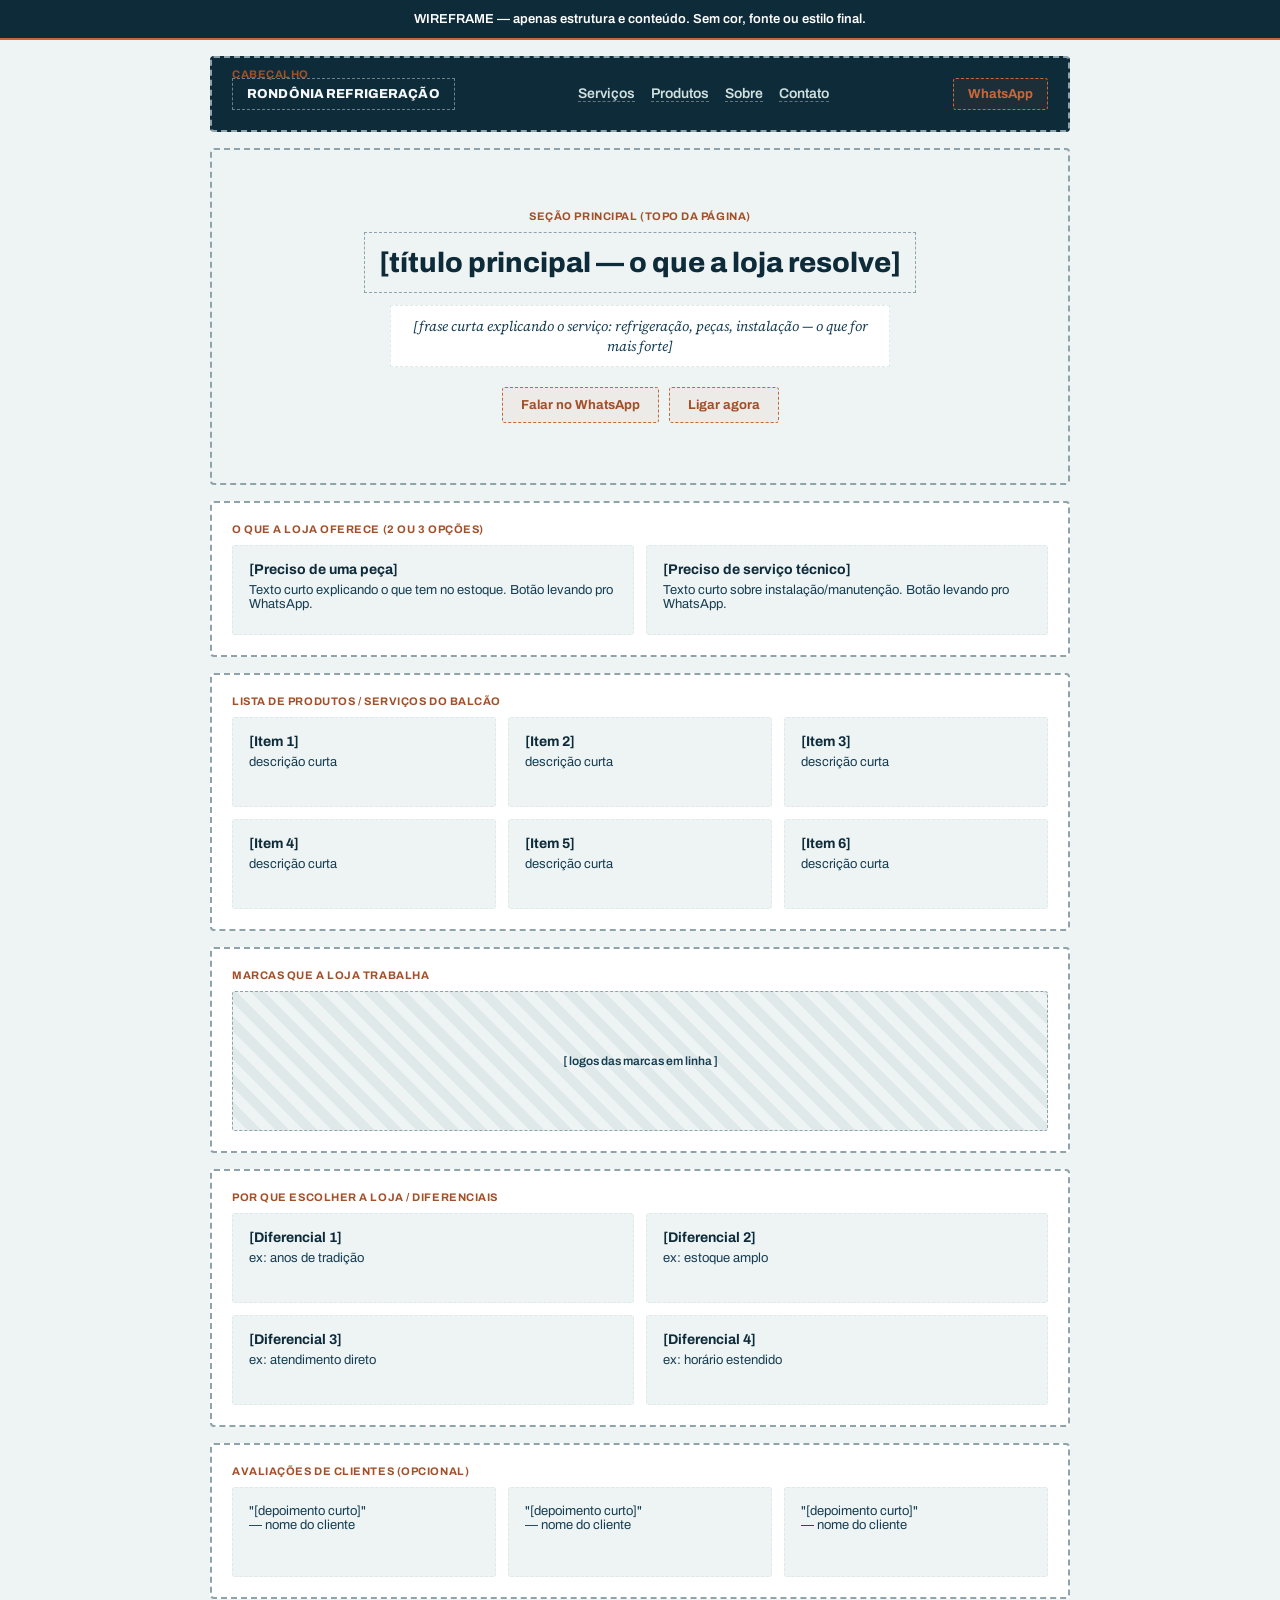
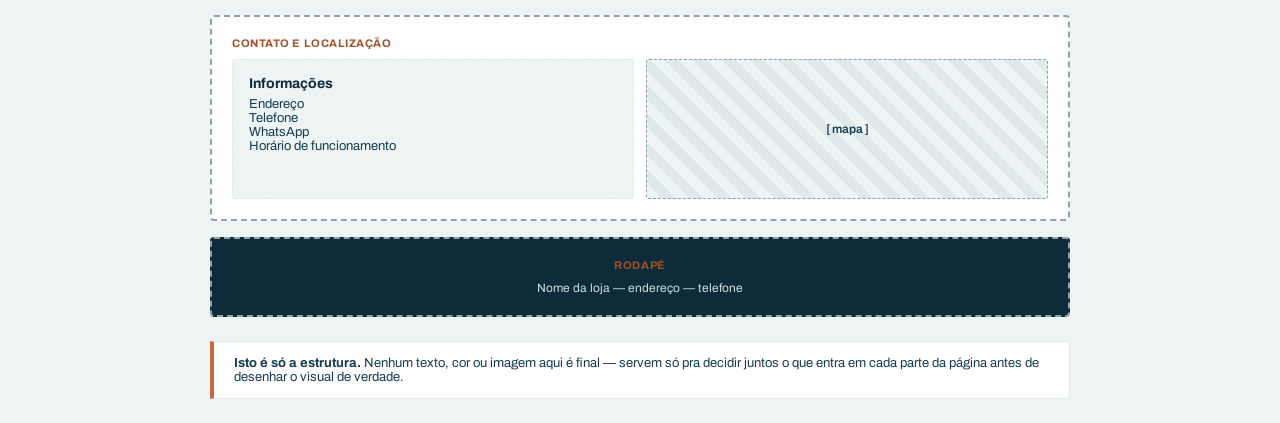
==== commit c9332024: "Add files via upload" ====
--- a/index.html
+++ b/index.html
@@ -2,8 +2,8 @@
 <html lang="pt-BR">
 <head>
 <meta charset="UTF-8">
-<meta name="viewport" content="width=device-width, initial-scale=1, viewport-fit=cover">
-<title>Rondônia Refrigeração — Manaus, AM</title>
+<meta name="viewport" content="width=device-width, initial-scale=1">
+<title>Wireframe — Rondônia Refrigeração</title>
 <link rel="preconnect" href="https://fonts.googleapis.com">
 <link rel="preconnect" href="https://fonts.gstatic.com" crossorigin>
 <link href="https://fonts.googleapis.com/css2?family=Archivo:wght@500;600;700;800&family=Archivo+Expanded:wght@700;800&family=Source+Serif+4:opsz,wght@8..60,400;8..60,500&display=swap" rel="stylesheet">
@@ -16,585 +16,253 @@
     --cobre: #c8683a;
     --cobre-escuro: #a34f28;
     --prata: #8fa3ab;
-    --texto-claro: #f4f8f8;
     --font-display: "Archivo Expanded", "Archivo", sans-serif;
     --font-body: "Archivo", sans-serif;
     --font-serif: "Source Serif 4", serif;
-    box-sizing: border-box;
-    padding-top: env(safe-area-inset-top, 0px);
-    padding-bottom: env(safe-area-inset-bottom, 0px);
   }
   * { box-sizing: border-box; }
-  html { scroll-behavior: smooth; scroll-padding-top: env(safe-area-inset-top, 0px); }
   body {
     margin: 0;
+    font-family: var(--font-body);
     background: var(--gelo);
     color: var(--azul-noite);
-    font-family: var(--font-body);
-    -webkit-font-smoothing: antialiased;
-  }
-  a { color: inherit; }
-  img { max-width: 100%; display: block; }
-
-  .wrap { max-width: 1120px; margin: 0 auto; padding: 0 24px; }
-
-  /* ---------- Header ---------- */
-  header {
-    position: sticky;
-    top: env(safe-area-inset-top, 0px);
-    z-index: 50;
-    background: var(--azul-noite);
-    color: var(--texto-claro);
-    border-bottom: 1px solid rgba(255,255,255,0.08);
-  }
-  .header-inner {
-    display: flex;
-    align-items: center;
-    justify-content: space-between;
-    padding: 16px 24px;
-    max-width: 1120px;
-    margin: 0 auto;
-  }
-  .brand {
-    display: flex;
-    align-items: baseline;
-    gap: 10px;
+  }
+  .wrap { max-width: 900px; margin: 0 auto; padding: 0 20px; }
+
+  .block {
+    border: 2px dashed var(--prata);
+    background: #fff;
+    margin: 16px auto;
+    padding: 20px;
+    border-radius: 4px;
+  }
+  .block .label {
+    font-size: 11px;
+    font-weight: 700;
+    text-transform: uppercase;
+    color: var(--cobre-escuro);
+    margin-bottom: 10px;
+    letter-spacing: 0.05em;
     font-family: var(--font-display);
-    font-weight: 800;
-    font-size: 1.15rem;
-    letter-spacing: 0.01em;
-    text-decoration: none;
-    color: var(--texto-claro);
-  }
-  .brand .mark {
-    color: var(--cobre);
-  }
-  nav.desk-nav { display: flex; gap: 28px; font-size: 0.92rem; font-weight: 600; }
-  nav.desk-nav a { text-decoration: none; opacity: 0.88; }
-  nav.desk-nav a:hover { opacity: 1; }
-  .header-cta {
-    background: var(--cobre);
-    color: #fff;
-    padding: 10px 18px;
-    border-radius: 3px;
-    font-weight: 700;
-    font-size: 0.88rem;
-    text-decoration: none;
-    white-space: nowrap;
-  }
-  .header-cta:hover { background: var(--cobre-escuro); }
-  @media (max-width: 760px) {
-    nav.desk-nav { display: none; }
-  }
-
-  /* ---------- Hero ---------- */
-  .hero {
-    background:
-      linear-gradient(135deg, rgba(14,43,58,0.94), rgba(22,61,82,0.9)),
-      repeating-linear-gradient(115deg, rgba(255,255,255,0.035) 0 2px, transparent 2px 40px);
-    color: var(--texto-claro);
-    padding: 76px 0 88px;
-  }
-  .hero-grid {
-    display: grid;
-    grid-template-columns: 1.15fr 0.85fr;
-    gap: 56px;
-    align-items: center;
-  }
-  .hero-kicker {
-    font-family: var(--font-serif);
-    font-style: italic;
-    font-size: 1.05rem;
-    color: var(--prata);
-    margin: 0 0 18px;
-  }
-  .hero h1 {
-    font-family: var(--font-display);
-    font-weight: 800;
-    font-size: clamp(2.3rem, 4.4vw, 3.4rem);
-    line-height: 1.06;
-    margin: 0 0 22px;
-    letter-spacing: -0.01em;
-  }
-  .hero h1 em {
-    font-style: normal;
-    color: var(--cobre);
-  }
-  .hero p.lede {
-    font-size: 1.1rem;
-    line-height: 1.6;
-    color: var(--gelo-2);
-    max-width: 46ch;
-    margin: 0 0 34px;
-  }
-  .hero-actions { display: flex; gap: 14px; flex-wrap: wrap; }
-  .btn-primary, .btn-ghost {
-    display: inline-flex;
-    align-items: center;
-    gap: 8px;
-    padding: 14px 24px;
-    border-radius: 3px;
-    font-weight: 700;
-    font-size: 0.95rem;
-    text-decoration: none;
-  }
-  .btn-primary { background: var(--cobre); color: #fff; }
-  .btn-primary:hover { background: var(--cobre-escuro); }
-  .btn-ghost { border: 1.5px solid rgba(255,255,255,0.35); color: var(--texto-claro); }
-  .btn-ghost:hover { border-color: #fff; }
-
-  .hero-panel {
-    background: rgba(255,255,255,0.06);
-    border: 1px solid rgba(255,255,255,0.14);
-    border-radius: 4px;
-    padding: 30px;
-  }
-  .hero-panel .stat {
-    display: flex;
-    justify-content: space-between;
-    align-items: baseline;
-    padding: 14px 0;
-    border-bottom: 1px solid rgba(255,255,255,0.12);
-  }
-  .hero-panel .stat:last-child { border-bottom: none; }
-  .hero-panel .stat .num {
-    font-family: var(--font-display);
-    font-weight: 800;
-    font-size: 1.7rem;
-    color: var(--cobre);
-  }
-  .hero-panel .stat .label {
-    font-size: 0.88rem;
-    color: var(--gelo-2);
-    text-align: right;
-    max-width: 20ch;
-  }
-
-  @media (max-width: 860px) {
-    .hero-grid { grid-template-columns: 1fr; gap: 34px; }
-    .hero { padding: 52px 0 56px; }
-  }
-
-  /* ---------- Section basics ---------- */
-  section { padding: 76px 0; }
-  .section-head { max-width: 60ch; margin-bottom: 44px; }
-  .section-head .eyebrow {
-    font-family: var(--font-serif);
-    font-style: italic;
-    color: var(--cobre-escuro);
-    font-size: 1rem;
-    margin: 0 0 8px;
-  }
-  .section-head h2 {
-    font-family: var(--font-display);
-    font-weight: 800;
-    font-size: clamp(1.7rem, 3vw, 2.3rem);
-    margin: 0 0 14px;
-    line-height: 1.15;
-  }
-  .section-head p {
-    font-size: 1.02rem;
-    line-height: 1.6;
-    color: #3c5a66;
-    margin: 0;
-  }
-
-  /* ---------- Services ---------- */
-  .services { background: #fff; }
-  .service-list {
-    display: grid;
-    grid-template-columns: repeat(3, 1fr);
-    gap: 1px;
-    background: var(--gelo-2);
-    border: 1px solid var(--gelo-2);
-  }
-  .service-card {
-    background: #fff;
-    padding: 34px 28px;
-  }
-  .service-card .idx {
-    font-family: var(--font-serif);
-    font-style: italic;
-    color: var(--prata);
-    font-size: 0.95rem;
-    display: block;
-    margin-bottom: 16px;
-  }
-  .service-card h3 {
-    font-family: var(--font-display);
-    font-weight: 700;
-    font-size: 1.15rem;
-    margin: 0 0 10px;
-    color: var(--azul-petroleo);
-  }
-  .service-card p {
-    font-size: 0.94rem;
-    line-height: 1.55;
-    color: #4a6873;
-    margin: 0;
-  }
-  @media (max-width: 860px) {
-    .service-list { grid-template-columns: 1fr; }
-  }
-
-  /* ---------- Brands ---------- */
-  .brands { background: var(--gelo); border-top: 1px solid var(--gelo-2); border-bottom: 1px solid var(--gelo-2); padding: 50px 0; }
-  .brands-inner { display: flex; align-items: center; gap: 40px; flex-wrap: wrap; }
-  .brands-inner .label {
-    font-family: var(--font-serif);
-    font-style: italic;
-    color: var(--azul-petroleo);
-    font-size: 1rem;
-    flex-shrink: 0;
-  }
-  .brand-tags { display: flex; flex-wrap: wrap; gap: 10px 14px; }
-  .brand-tags span {
-    font-weight: 700;
-    font-size: 0.92rem;
-    color: var(--azul-petroleo);
-    padding: 7px 0;
-    border-bottom: 2px solid var(--gelo-2);
-  }
-
-  /* ---------- Why us ---------- */
-  .why { background: #fff; }
-  .why-grid {
-    display: grid;
-    grid-template-columns: 1fr 1fr;
-    gap: 60px;
-    align-items: start;
-  }
-  .why-copy p { font-size: 1.02rem; line-height: 1.65; color: #3c5a66; margin: 0 0 18px; }
-  .why-list { list-style: none; margin: 0; padding: 0; }
-  .why-list li {
-    display: flex;
-    gap: 16px;
-    padding: 18px 0;
-    border-top: 1px solid var(--gelo-2);
-  }
-  .why-list li:last-child { border-bottom: 1px solid var(--gelo-2); }
-  .why-list .tick {
-    color: var(--cobre);
-    font-weight: 800;
-    font-family: var(--font-display);
-    flex-shrink: 0;
-  }
-  .why-list strong { display: block; color: var(--azul-noite); font-size: 0.98rem; margin-bottom: 3px; }
-  .why-list span.desc { font-size: 0.9rem; color: #5a7883; line-height: 1.5; }
-  @media (max-width: 860px) {
-    .why-grid { grid-template-columns: 1fr; gap: 30px; }
-  }
-
-  /* ---------- Reviews ---------- */
-  .reviews { background: var(--azul-noite); color: var(--texto-claro); }
-  .reviews .section-head h2, .reviews .section-head .eyebrow { color: var(--texto-claro); }
-  .reviews .section-head .eyebrow { color: var(--prata); }
-  .reviews .section-head p { color: var(--gelo-2); }
-  .review-row {
-    display: grid;
-    grid-template-columns: repeat(3, 1fr);
-    gap: 28px;
-  }
-  .review-card {
-    background: rgba(255,255,255,0.05);
-    border: 1px solid rgba(255,255,255,0.12);
-    border-radius: 4px;
-    padding: 26px;
-  }
-  .review-card .stars { color: var(--cobre); letter-spacing: 2px; margin-bottom: 14px; font-size: 0.95rem; }
-  .review-card p { font-family: var(--font-serif); font-size: 1rem; line-height: 1.6; color: var(--gelo-2); margin: 0 0 16px; }
-  .review-card .who { font-size: 0.86rem; font-weight: 700; color: var(--prata); }
-  @media (max-width: 860px) {
-    .review-row { grid-template-columns: 1fr; }
-  }
-
-  /* ---------- Contact / Location ---------- */
-  .contact { background: #fff; }
-  .contact-grid {
-    display: grid;
-    grid-template-columns: 1fr 1fr;
-    gap: 56px;
-    align-items: start;
-  }
-  .info-block { margin-bottom: 30px; }
-  .info-block h4 {
-    font-family: var(--font-display);
-    font-weight: 700;
-    font-size: 0.82rem;
-    text-transform: uppercase;
-    letter-spacing: 0.06em;
-    color: var(--prata);
-    margin: 0 0 8px;
-  }
-  .info-block p, .info-block a {
-    font-size: 1.05rem;
-    color: var(--azul-noite);
-    margin: 0;
-    text-decoration: none;
-    line-height: 1.5;
-  }
-  .info-block a.link { color: var(--cobre-escuro); font-weight: 700; }
-  .hours-table { width: 100%; border-collapse: collapse; font-size: 0.95rem; }
-  .hours-table td { padding: 8px 0; border-top: 1px solid var(--gelo-2); }
-  .hours-table td:last-child { text-align: right; font-weight: 700; color: var(--azul-petroleo); }
-
-  .map-frame {
-    border: 1px solid var(--gelo-2);
-    border-radius: 4px;
-    overflow: hidden;
-    aspect-ratio: 4 / 3;
-  }
-  .map-frame iframe { width: 100%; height: 100%; border: 0; }
-
-  @media (max-width: 860px) {
-    .contact-grid { grid-template-columns: 1fr; gap: 36px; }
-  }
-
-  /* ---------- Footer ---------- */
-  footer {
-    background: var(--azul-noite);
-    color: var(--prata);
-    padding: 40px 0 calc(40px + env(safe-area-inset-bottom, 0px));
-    font-size: 0.85rem;
-  }
-  .footer-inner {
+  }
+
+  header.block {
     display: flex;
     justify-content: space-between;
     align-items: center;
-    flex-wrap: wrap;
-    gap: 14px;
-  }
-  .footer-inner .brand { font-size: 1rem; }
-
-  /* ---------- Floating WhatsApp ---------- */
-  .float-wa {
-    position: fixed;
-    right: 20px;
-    bottom: calc(20px + env(safe-area-inset-bottom, 0px));
-    background: #25d366;
-    color: #fff;
-    width: 56px;
-    height: 56px;
-    border-radius: 50%;
+    max-width: 900px;
+    background: var(--azul-noite);
+    border: 2px dashed var(--prata);
+    color: #f4f8f8;
+  }
+  header.block .logo-box {
+    border: 1px dashed rgba(255,255,255,0.4);
+    padding: 8px 14px;
+    font-weight: 800;
+    font-family: var(--font-display);
+    font-size: 13px;
+    letter-spacing: 0.01em;
+  }
+  header.block nav {
+    display: flex;
+    gap: 16px;
+    font-size: 14px;
+    font-weight: 600;
+  }
+  header.block nav a { color: #cfe0e0; text-decoration: none; border-bottom: 1px dashed rgba(255,255,255,0.35); }
+  header.block .btn { border: 1px dashed var(--cobre); color: var(--cobre); padding: 8px 14px; font-size: 13px; font-weight: 700; background: rgba(200,104,58,0.08); }
+
+  .hero.block {
+    text-align: center;
+    padding: 60px 20px;
+    background: var(--gelo);
+  }
+  .hero.block h1 {
+    font-family: var(--font-display);
+    font-weight: 800;
+    font-size: 28px;
+    margin: 0 0 12px;
+    border: 1px dashed var(--prata);
+    padding: 14px;
+    display: inline-block;
+    color: var(--azul-noite);
+  }
+  .hero.block p {
+    max-width: 500px;
+    margin: 0 auto 20px;
+    color: var(--azul-petroleo);
+    font-family: var(--font-serif);
+    font-style: italic;
+    font-size: 14px;
+    border: 1px dashed var(--gelo-2);
+    padding: 10px;
+    background: #fff;
+  }
+  .hero.block .btn-row { display: flex; gap: 10px; justify-content: center; }
+  .btn { border: 1px dashed var(--cobre); color: var(--cobre-escuro); padding: 10px 18px; font-size: 13px; font-weight: 700; background: rgba(200,104,58,0.06); border-radius: 3px; }
+
+  .grid3 {
+    display: grid;
+    grid-template-columns: repeat(3, 1fr);
+    gap: 12px;
+  }
+  .grid2 {
+    display: grid;
+    grid-template-columns: repeat(2, 1fr);
+    gap: 12px;
+  }
+  .box {
+    border: 1px dashed var(--gelo-2);
+    background: var(--gelo);
+    padding: 16px;
+    font-size: 13px;
+    color: var(--azul-petroleo);
+    min-height: 90px;
+    border-radius: 3px;
+  }
+  .box strong { display: block; color: var(--azul-noite); margin-bottom: 6px; font-size: 14px; font-family: var(--font-display); font-weight: 700; }
+
+  .placeholder-img {
+    border: 1px dashed var(--prata);
+    background: repeating-linear-gradient(45deg, var(--gelo), var(--gelo) 10px, var(--gelo-2) 10px, var(--gelo-2) 20px);
+    height: 140px;
     display: flex;
     align-items: center;
     justify-content: center;
-    box-shadow: 0 6px 18px rgba(0,0,0,0.25);
-    text-decoration: none;
-    z-index: 60;
-  }
-  .float-wa svg { width: 28px; height: 28px; fill: #fff; }
-
-  @media (prefers-reduced-motion: reduce) {
-    html { scroll-behavior: auto; }
+    color: var(--azul-petroleo);
+    font-size: 12px;
+    font-weight: 600;
+    border-radius: 3px;
+  }
+
+  footer.block {
+    text-align: center;
+    font-size: 12px;
+    color: #cfe0e0;
+    background: var(--azul-noite);
+  }
+
+  .note-strip {
+    background: #fff;
+    border: 1px solid var(--gelo-2);
+    border-left: 4px solid var(--cobre);
+    padding: 14px 20px;
+    font-size: 13px;
+    color: var(--azul-petroleo);
+    max-width: 900px;
+    margin: 24px auto;
+    border-radius: 0 4px 4px 0;
+  }
+  .top-note {
+    background: var(--azul-noite);
+    color: #fff;
+    text-align: center;
+    padding: 12px;
+    font-size: 13px;
+    font-weight: 600;
+    border-bottom: 2px solid var(--cobre);
   }
 </style>
 </head>
 <body>
 
-<header>
-  <div class="header-inner">
-    <a href="#top" class="brand"><span class="mark">RR</span> Rondônia Refrigeração</a>
-    <nav class="desk-nav">
-      <a href="#servicos">Serviços</a>
-      <a href="#marcas">Marcas</a>
-      <a href="#diferenciais">Por que nós</a>
-      <a href="#contato">Contato</a>
+<div class="top-note">WIREFRAME — apenas estrutura e conteúdo. Sem cor, fonte ou estilo final.</div>
+
+<div class="wrap">
+
+  <header class="block">
+    <div class="label" style="position:absolute; margin-top:-30px;">cabeçalho</div>
+    <div class="logo-box">RONDÔNIA REFRIGERAÇÃO</div>
+    <nav>
+      <a href="#">Serviços</a>
+      <a href="#">Produtos</a>
+      <a href="#">Sobre</a>
+      <a href="#">Contato</a>
     </nav>
-    <a class="header-cta" href="https://wa.me/5592992685611" target="_blank" rel="noopener">Chamar no WhatsApp</a>
+    <div class="btn">WhatsApp</div>
+  </header>
+
+  <section class="hero block">
+    <div class="label">seção principal (topo da página)</div>
+    <h1>[título principal — o que a loja resolve]</h1>
+    <p>[frase curta explicando o serviço: refrigeração, peças, instalação — o que for mais forte]</p>
+    <div class="btn-row">
+      <div class="btn">Falar no WhatsApp</div>
+      <div class="btn">Ligar agora</div>
+    </div>
+  </section>
+
+  <section class="block">
+    <div class="label">o que a loja oferece (2 ou 3 opções)</div>
+    <div class="grid2">
+      <div class="box">
+        <strong>[Preciso de uma peça]</strong>
+        Texto curto explicando o que tem no estoque. Botão levando pro WhatsApp.
+      </div>
+      <div class="box">
+        <strong>[Preciso de serviço técnico]</strong>
+        Texto curto sobre instalação/manutenção. Botão levando pro WhatsApp.
+      </div>
+    </div>
+  </section>
+
+  <section class="block">
+    <div class="label">lista de produtos / serviços do balcão</div>
+    <div class="grid3">
+      <div class="box"><strong>[Item 1]</strong>descrição curta</div>
+      <div class="box"><strong>[Item 2]</strong>descrição curta</div>
+      <div class="box"><strong>[Item 3]</strong>descrição curta</div>
+      <div class="box"><strong>[Item 4]</strong>descrição curta</div>
+      <div class="box"><strong>[Item 5]</strong>descrição curta</div>
+      <div class="box"><strong>[Item 6]</strong>descrição curta</div>
+    </div>
+  </section>
+
+  <section class="block">
+    <div class="label">marcas que a loja trabalha</div>
+    <div class="placeholder-img">[ logos das marcas em linha ]</div>
+  </section>
+
+  <section class="block">
+    <div class="label">por que escolher a loja / diferenciais</div>
+    <div class="grid2">
+      <div class="box"><strong>[Diferencial 1]</strong>ex: anos de tradição</div>
+      <div class="box"><strong>[Diferencial 2]</strong>ex: estoque amplo</div>
+      <div class="box"><strong>[Diferencial 3]</strong>ex: atendimento direto</div>
+      <div class="box"><strong>[Diferencial 4]</strong>ex: horário estendido</div>
+    </div>
+  </section>
+
+  <section class="block">
+    <div class="label">avaliações de clientes (opcional)</div>
+    <div class="grid3">
+      <div class="box">"[depoimento curto]"<br>— nome do cliente</div>
+      <div class="box">"[depoimento curto]"<br>— nome do cliente</div>
+      <div class="box">"[depoimento curto]"<br>— nome do cliente</div>
+    </div>
+  </section>
+
+  <section class="block">
+    <div class="label">contato e localização</div>
+    <div class="grid2">
+      <div class="box">
+        <strong>Informações</strong>
+        Endereço<br>Telefone<br>WhatsApp<br>Horário de funcionamento
+      </div>
+      <div class="placeholder-img">[ mapa ]</div>
+    </div>
+  </section>
+
+  <footer class="block">
+    <div class="label">rodapé</div>
+    Nome da loja — endereço — telefone
+  </footer>
+
+  <div class="note-strip">
+    <strong>Isto é só a estrutura.</strong> Nenhum texto, cor ou imagem aqui é final — servem só pra decidir juntos o que entra em cada parte da página antes de desenhar o visual de verdade.
   </div>
-</header>
-
-<main id="top">
-
-  <section class="hero">
-    <div class="wrap hero-grid">
-      <div>
-        <p class="hero-kicker">Desde 1991 refrigerando Manaus</p>
-        <h1>Ar-condicionado e refrigeração que <em>não param</em> no calor da Amazônia</h1>
-        <p class="lede">Peças, equipamentos, instalação e manutenção para geladeiras, freezers, câmaras frias e climatização. Atendimento técnico de confiança no São José Operário, com estoque das principais marcas do mercado.</p>
-        <div class="hero-actions">
-          <a class="btn-primary" href="https://wa.me/5592992685611" target="_blank" rel="noopener">Solicitar orçamento</a>
-          <a class="btn-ghost" href="tel:+559232495592">Ligar: (92) 3249-5592</a>
-        </div>
-      </div>
-      <div class="hero-panel">
-        <div class="stat">
-          <span class="num">34+</span>
-          <span class="label">anos de atuação em Manaus e região</span>
-        </div>
-        <div class="stat">
-          <span class="num">4.5</span>
-          <span class="label">nota média dos clientes no Google</span>
-        </div>
-        <div class="stat">
-          <span class="num">7</span>
-          <span class="label">dias por semana com atendimento</span>
-        </div>
-      </div>
-    </div>
-  </section>
-
-  <section class="services" id="servicos">
-    <div class="wrap">
-      <div class="section-head">
-        <p class="eyebrow">O que fazemos</p>
-        <h2>Da peça ao serviço completo</h2>
-        <p>Atendemos residências, comércios e indústrias com venda de componentes e mão de obra especializada.</p>
-      </div>
-      <div class="service-list">
-        <div class="service-card">
-          <span class="idx">Instalação</span>
-          <h3>Ar-condicionado e refrigeração</h3>
-          <p>Instalação de splits, câmaras frias e equipamentos de refrigeração comercial, com garantia de serviço.</p>
-        </div>
-        <div class="service-card">
-          <span class="idx">Manutenção</span>
-          <h3>Preventiva e corretiva</h3>
-          <p>Limpeza, recarga de gás, troca de compressores e reparo de geladeiras, freezers e climatizadores.</p>
-        </div>
-        <div class="service-card">
-          <span class="idx">Peças</span>
-          <h3>Acessórios e componentes</h3>
-          <p>Amplo estoque de peças originais e compatíveis para os principais eletrodomésticos do mercado.</p>
-        </div>
-        <div class="service-card">
-          <span class="idx">Ferramentas</span>
-          <h3>Manuais e eletrônicas</h3>
-          <p>Linha completa de ferramentas para técnicos e profissionais da área de refrigeração.</p>
-        </div>
-        <div class="service-card">
-          <span class="idx">Entrega</span>
-          <h3>Retirada ou entrega local</h3>
-          <p>Entregamos na região de Manaus — ligue para confirmar disponibilidade e prazo.</p>
-        </div>
-        <div class="service-card">
-          <span class="idx">Atendimento</span>
-          <h3>Suporte técnico direto</h3>
-          <p>Fale direto com quem entende: orientação por telefone antes mesmo de fechar o serviço.</p>
-        </div>
-      </div>
-    </div>
-  </section>
-
-  <section class="brands" id="marcas">
-    <div class="wrap brands-inner">
-      <p class="label">Trabalhamos com as marcas</p>
-      <div class="brand-tags">
-        <span>Consul</span>
-        <span>Brastemp</span>
-        <span>Electrolux</span>
-        <span>Springer Midea</span>
-        <span>IBBL</span>
-        <span>Tecumseh</span>
-        <span>Copeland</span>
-        <span>Elgin</span>
-        <span>Bosch</span>
-        <span>Skil</span>
-        <span>Vonder</span>
-        <span>Irwin</span>
-      </div>
-    </div>
-  </section>
-
-  <section class="why" id="diferenciais">
-    <div class="wrap why-grid">
-      <div class="why-copy">
-        <p class="eyebrow" style="font-family: var(--font-serif); font-style: italic; color: var(--cobre-escuro); margin-bottom: 10px;">Por que escolher a Rondônia Refrigeração</p>
-        <p>Fundada em 1991 por Ruy Barbosa da Silva, a loja é uma referência no bairro São José Operário. Mais de três décadas de experiência prática com refrigeração comercial e doméstica em um dos climas mais exigentes do país.</p>
-        <p>O atendimento é pessoal — quem liga fala direto com quem entende do assunto, sem intermediários.</p>
-      </div>
-      <ul class="why-list">
-        <li><span class="tick">＋</span><div><strong>Tradição de mais de 30 anos</strong><span class="desc">No mesmo bairro desde 1991, com clientela fiel.</span></div></li>
-        <li><span class="tick">＋</span><div><strong>Estoque amplo e variado</strong><span class="desc">Peças, ferramentas e acessórios das principais marcas.</span></div></li>
-        <li><span class="tick">＋</span><div><strong>Atendimento aberto 7 dias</strong><span class="desc">Inclusive aos domingos pela manhã, para emergências.</span></div></li>
-        <li><span class="tick">＋</span><div><strong>Especialistas no clima de Manaus</strong><span class="desc">Know-how adaptado ao calor e à umidade da região amazônica.</span></div></li>
-      </ul>
-    </div>
-  </section>
-
-  <section class="reviews">
-    <div class="wrap">
-      <div class="section-head">
-        <p class="eyebrow">Clientes</p>
-        <h2>O que dizem sobre nós</h2>
-        <p>Avaliações reais deixadas por clientes no Google.</p>
-      </div>
-      <div class="review-row">
-        <div class="review-card">
-          <div class="stars">★★★★★</div>
-          <p>Atendimento rápido e peça encontrada na hora. Loja de confiança no bairro há anos.</p>
-          <div class="who">Valdeir Pereira</div>
-        </div>
-        <div class="review-card">
-          <div class="stars">★★★★★</div>
-          <p>Resolveram o problema do meu freezer comercial sem enrolação. Recomendo.</p>
-          <div class="who">Cliente Google</div>
-        </div>
-        <div class="review-card">
-          <div class="stars">★★★★☆</div>
-          <p>Bom estoque de peças e ferramentas. Preço justo e atendimento simpático.</p>
-          <div class="who">Cliente Google</div>
-        </div>
-      </div>
-    </div>
-  </section>
-
-  <section class="contact" id="contato">
-    <div class="wrap contact-grid">
-      <div>
-        <div class="section-head" style="margin-bottom: 32px;">
-          <p class="eyebrow">Fale com a gente</p>
-          <h2>Visite ou entre em contato</h2>
-        </div>
-
-        <div class="info-block">
-          <h4>Endereço</h4>
-          <p>Rua Rio Carauari, 55 — São José Operário<br>Manaus - AM, 69086-001</p>
-        </div>
-
-        <div class="info-block">
-          <h4>Telefone</h4>
-          <a class="link" href="tel:+559232495592">(92) 3249-5592</a>
-        </div>
-
-        <div class="info-block">
-          <h4>WhatsApp</h4>
-          <a class="link" href="https://wa.me/5592992685611" target="_blank" rel="noopener">(92) 99268-5611</a>
-        </div>
-
-        <div class="info-block">
-          <h4>Horário de funcionamento</h4>
-          <table class="hours-table">
-            <tr><td>Segunda a sábado</td><td>07:30 – 18:00</td></tr>
-            <tr><td>Domingo</td><td>08:00 – 13:00</td></tr>
-          </table>
-        </div>
-      </div>
-
-      <div class="map-frame">
-        <iframe
-          src="https://www.google.com/maps?q=Rond%C3%B4nia+Refrigera%C3%A7%C3%A3o,+Rua+Rio+Carauari+55,+S%C3%A3o+Jos%C3%A9+Oper%C3%A1rio,+Manaus,+AM&output=embed"
-          loading="lazy"
-          referrerpolicy="no-referrer-when-downgrade"
-          title="Mapa — Rondônia Refrigeração">
-        </iframe>
-      </div>
-    </div>
-  </section>
-
-</main>
-
-<footer>
-  <div class="wrap footer-inner">
-    <span class="brand">Rondônia Refrigeração</span>
-    <span>Rua Rio Carauari, 55 — São José Operário, Manaus - AM · (92) 3249-5592</span>
-  </div>
-</footer>
-
-<a class="float-wa" href="https://wa.me/5592992685611" target="_blank" rel="noopener" aria-label="Falar no WhatsApp">
-  <svg viewBox="0 0 24 24"><path d="M12.04 2c-5.52 0-10 4.48-10 10 0 1.77.46 3.5 1.34 5.02L2 22l5.13-1.35A9.96 9.96 0 0 0 12.04 22c5.52 0 10-4.48 10-10s-4.48-10-10-10zm5.86 14.24c-.25.7-1.45 1.34-2 1.42-.53.08-1.2.12-1.93-.12-.44-.14-1.02-.33-1.75-.65-3.08-1.33-5.09-4.42-5.24-4.63-.15-.2-1.25-1.66-1.25-3.17 0-1.5.79-2.24 1.07-2.55.28-.3.6-.38.8-.38.2 0 .4 0 .58.01.19.01.44-.07.68.53.25.6.84 2.08.91 2.23.07.15.12.33.02.53-.1.2-.15.32-.3.5-.15.17-.31.39-.44.52-.15.15-.3.31-.13.6.17.3.76 1.26 1.64 2.04 1.13 1 2.08 1.32 2.38 1.47.3.15.47.13.65-.08.18-.2.75-.87.95-1.17.2-.3.4-.25.68-.15.28.1 1.76.83 2.06.98.3.15.5.22.57.35.07.13.07.75-.18 1.45z"/></svg>
-</a>
+
+</div>
 
 </body>
 </html>
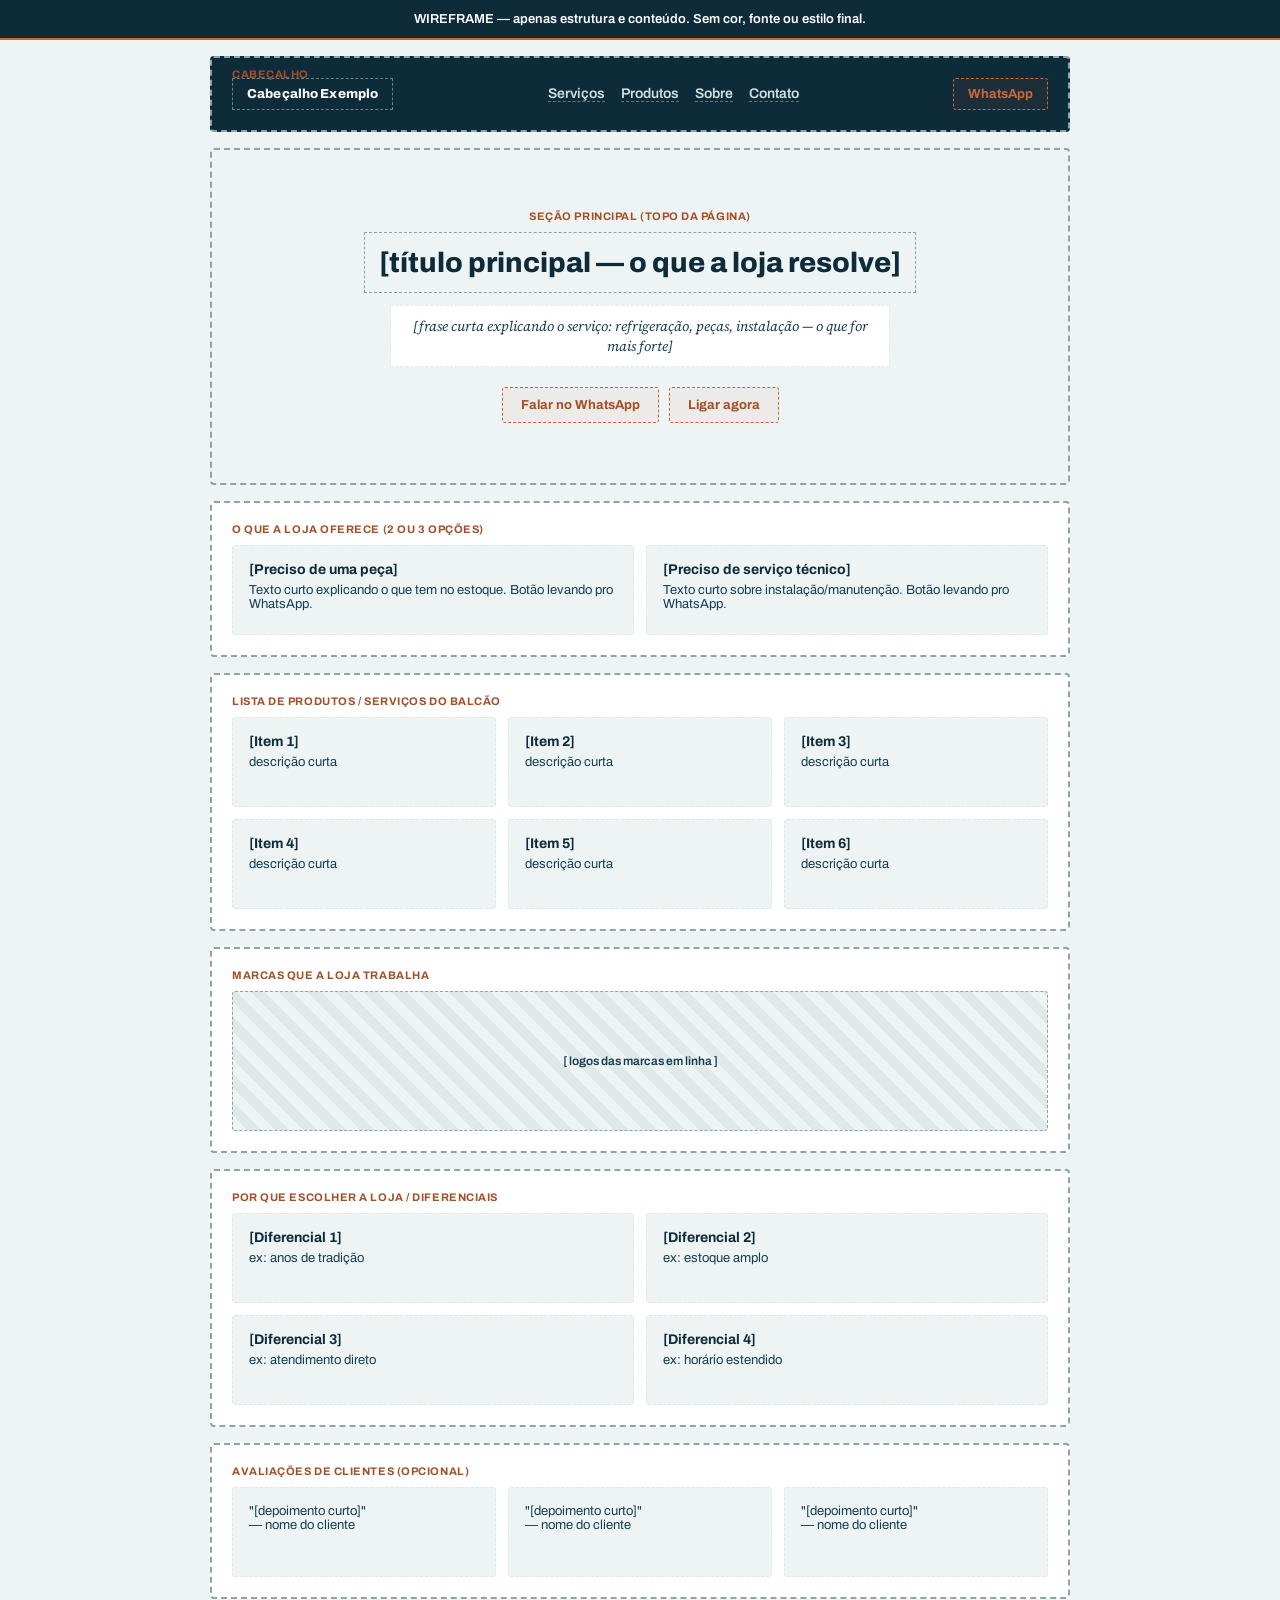
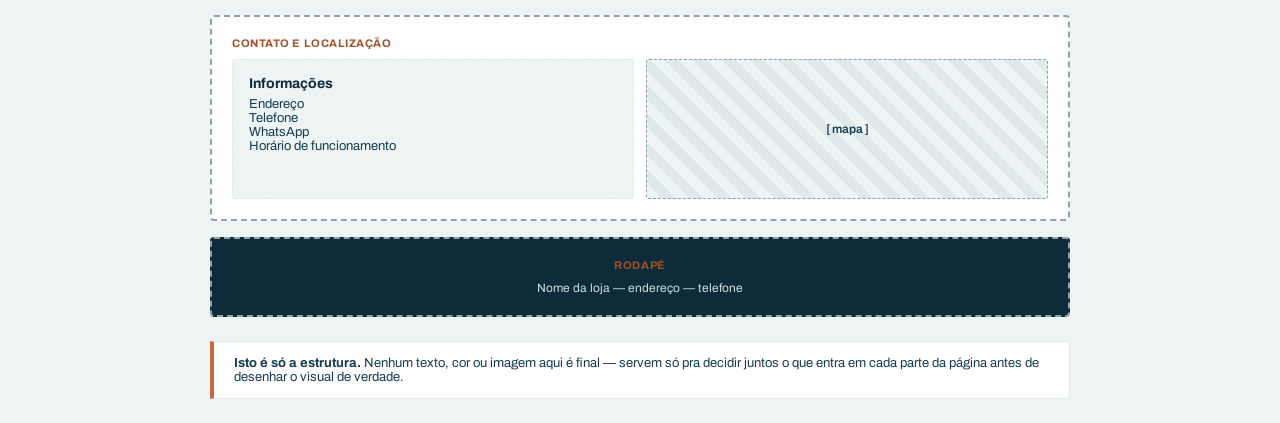
==== commit 1b60e89c: "Update index.html" ====
--- a/index.html
+++ b/index.html
@@ -3,7 +3,7 @@
 <head>
 <meta charset="UTF-8">
 <meta name="viewport" content="width=device-width, initial-scale=1">
-<title>Wireframe — Rondônia Refrigeração</title>
+<title>Wireframe — Exemplo de Site</title>
 <link rel="preconnect" href="https://fonts.googleapis.com">
 <link rel="preconnect" href="https://fonts.gstatic.com" crossorigin>
 <link href="https://fonts.googleapis.com/css2?family=Archivo:wght@500;600;700;800&family=Archivo+Expanded:wght@700;800&family=Source+Serif+4:opsz,wght@8..60,400;8..60,500&display=swap" rel="stylesheet">
@@ -172,7 +172,7 @@
 
   <header class="block">
     <div class="label" style="position:absolute; margin-top:-30px;">cabeçalho</div>
-    <div class="logo-box">RONDÔNIA REFRIGERAÇÃO</div>
+    <div class="logo-box">Cabeçalho Exemplo</div>
     <nav>
       <a href="#">Serviços</a>
       <a href="#">Produtos</a>
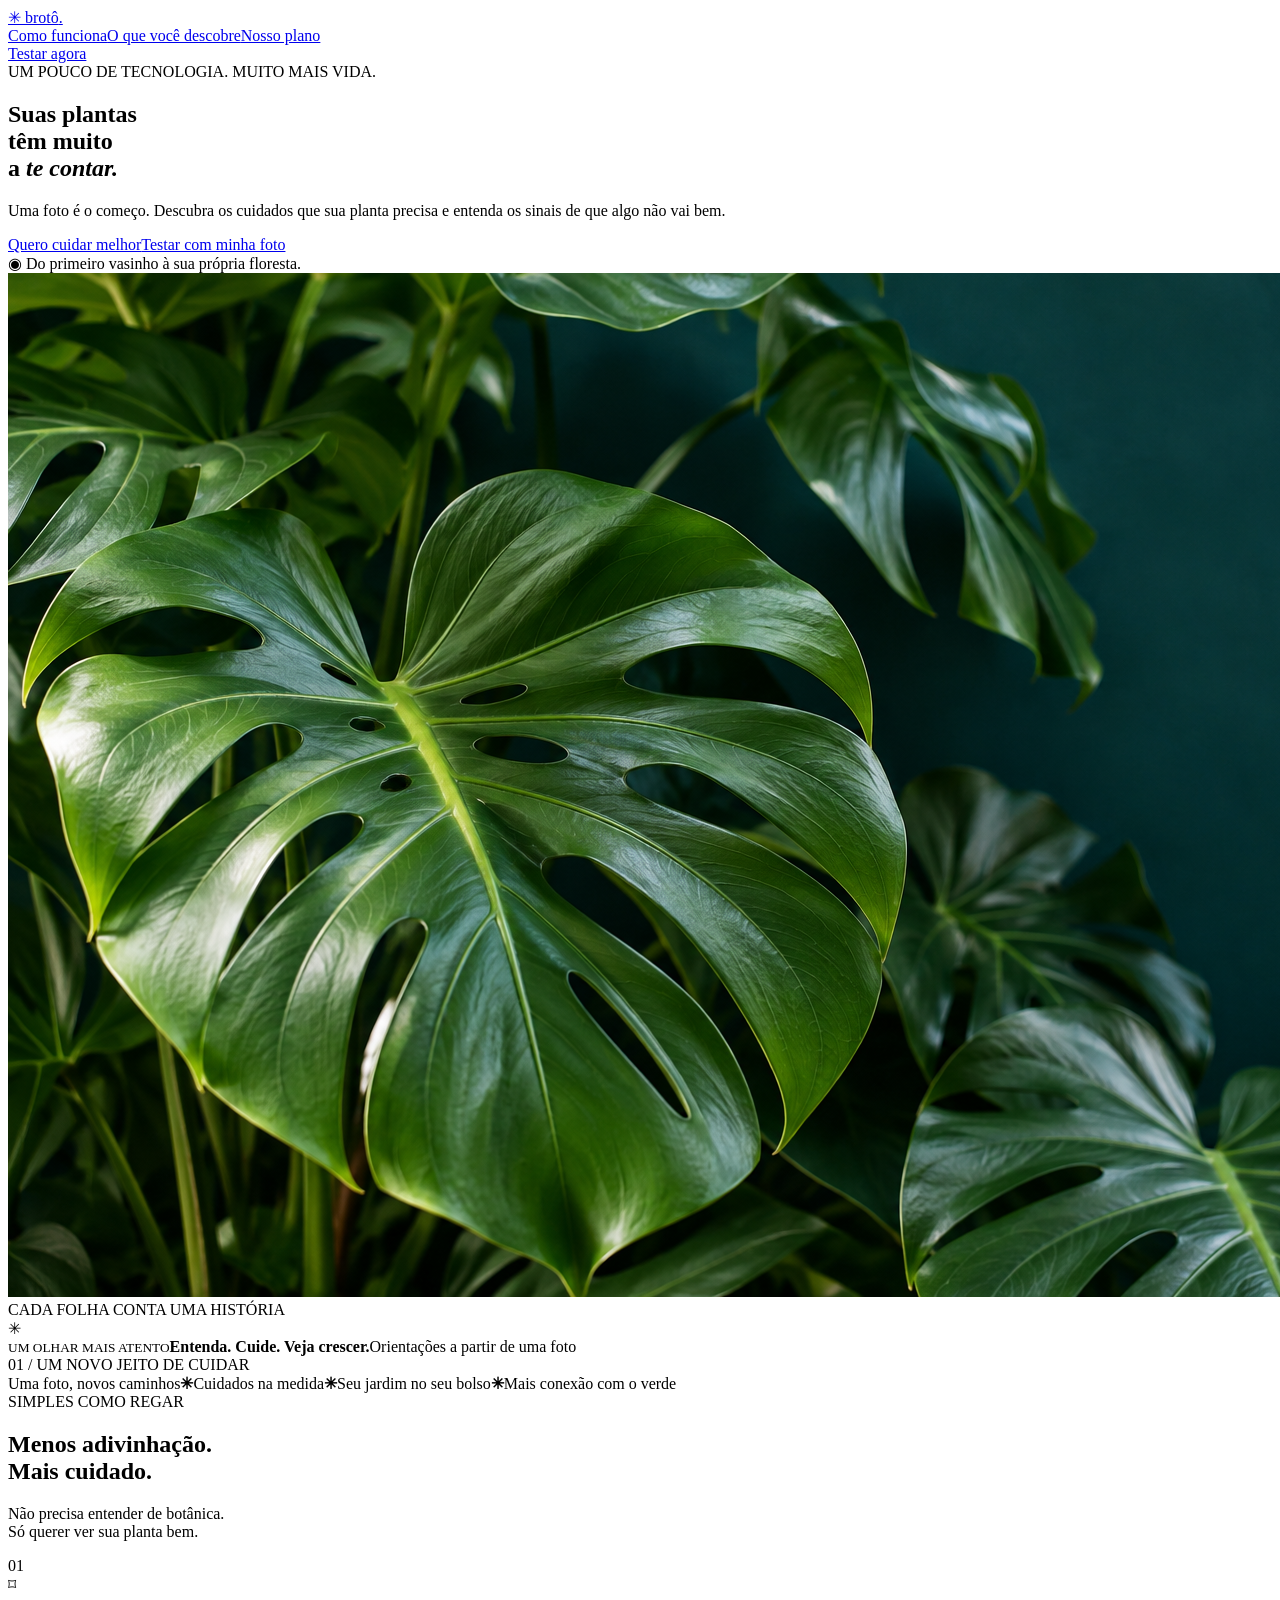
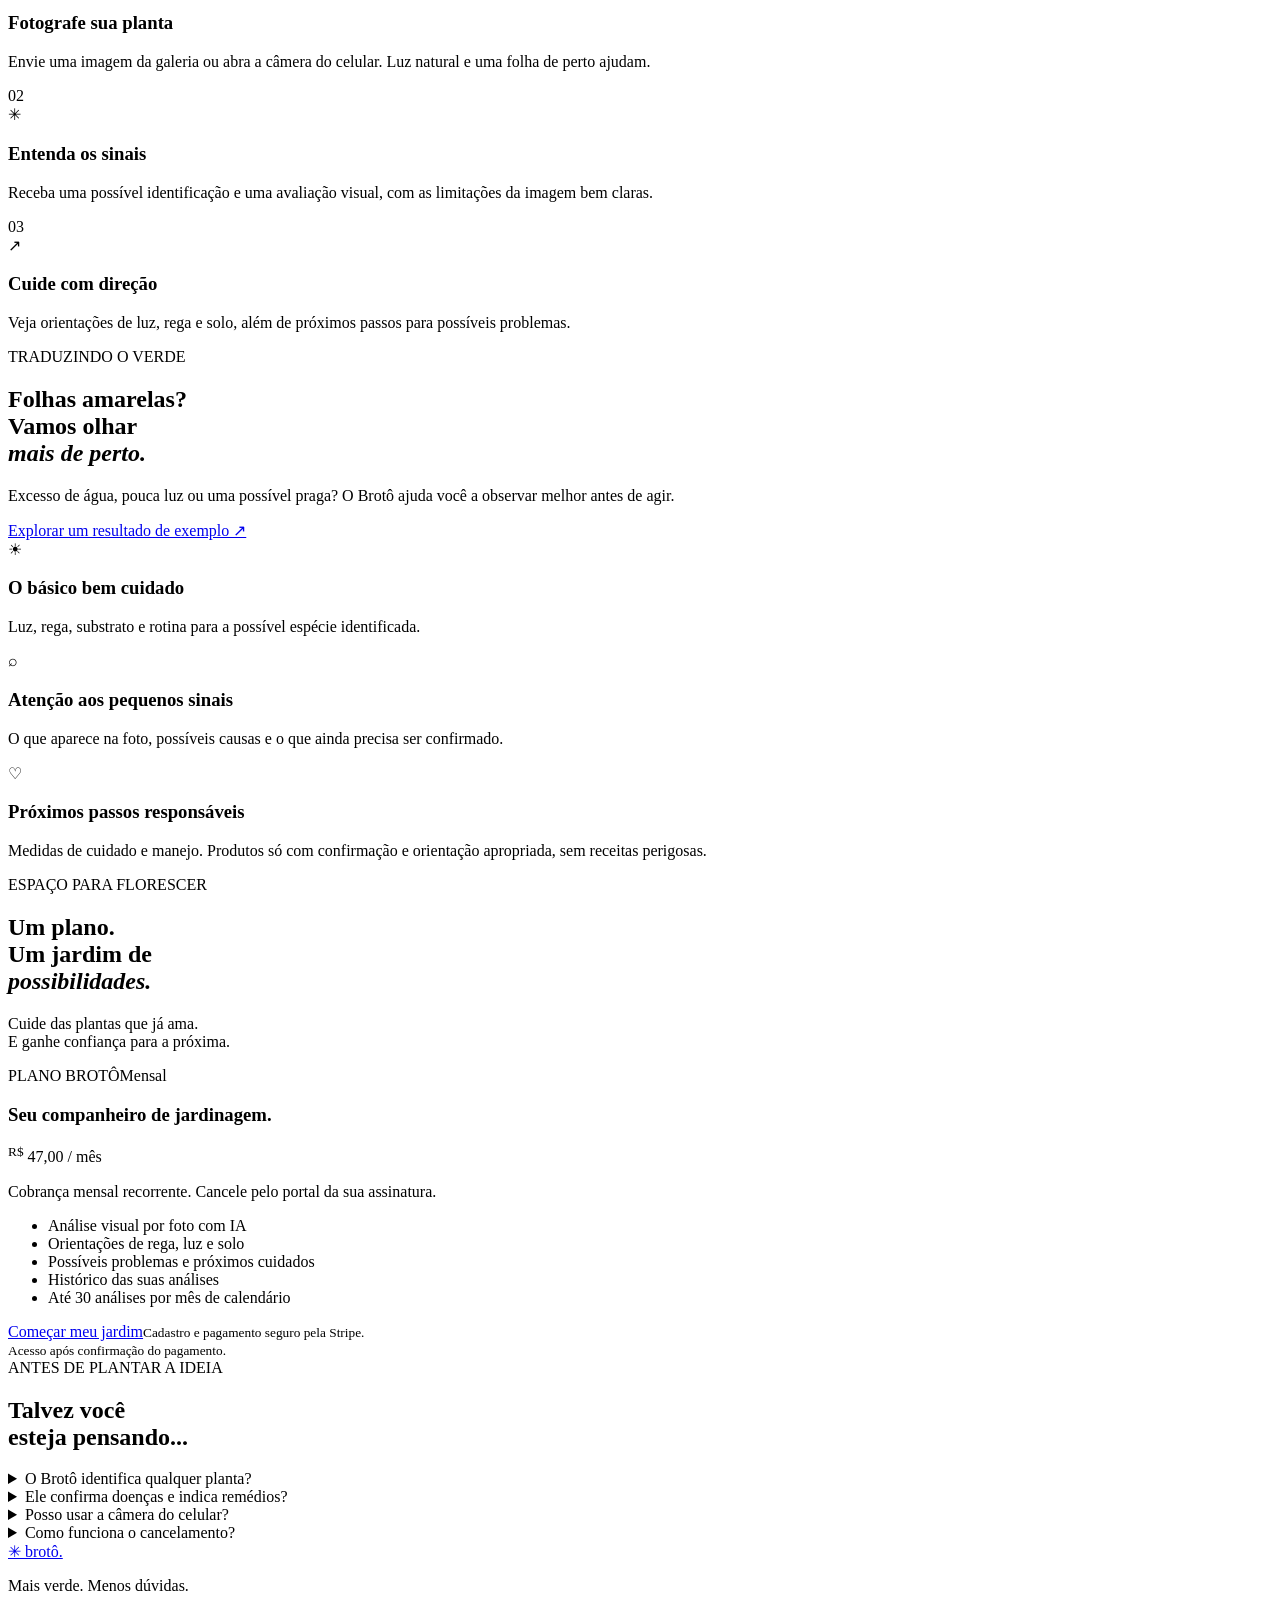
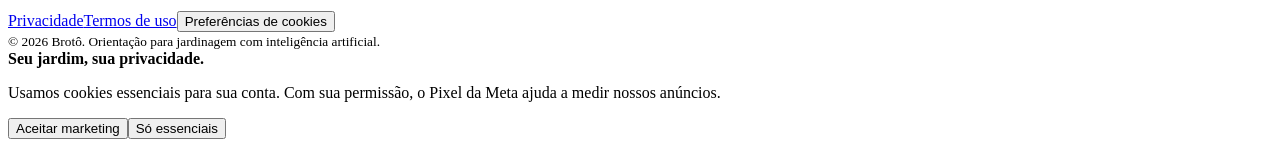
==== commit 2609c852: "Add files via upload" ====
--- a/index.html
+++ b/index.html
@@ -1,268 +1,12 @@
-<!DOCTYPE html>
-<html lang="pt-BR">
-<head>
-<meta charset="UTF-8">
-<meta name="viewport" content="width=device-width, initial-scale=1">
-<title>Wireframe — Exemplo de Site</title>
-<link rel="preconnect" href="https://fonts.googleapis.com">
-<link rel="preconnect" href="https://fonts.gstatic.com" crossorigin>
-<link href="https://fonts.googleapis.com/css2?family=Archivo:wght@500;600;700;800&family=Archivo+Expanded:wght@700;800&family=Source+Serif+4:opsz,wght@8..60,400;8..60,500&display=swap" rel="stylesheet">
-<style>
-  :root {
-    --azul-noite: #0e2b3a;
-    --azul-petroleo: #163d52;
-    --gelo: #eef4f4;
-    --gelo-2: #dfe9e9;
-    --cobre: #c8683a;
-    --cobre-escuro: #a34f28;
-    --prata: #8fa3ab;
-    --font-display: "Archivo Expanded", "Archivo", sans-serif;
-    --font-body: "Archivo", sans-serif;
-    --font-serif: "Source Serif 4", serif;
-  }
-  * { box-sizing: border-box; }
-  body {
-    margin: 0;
-    font-family: var(--font-body);
-    background: var(--gelo);
-    color: var(--azul-noite);
-  }
-  .wrap { max-width: 900px; margin: 0 auto; padding: 0 20px; }
-
-  .block {
-    border: 2px dashed var(--prata);
-    background: #fff;
-    margin: 16px auto;
-    padding: 20px;
-    border-radius: 4px;
-  }
-  .block .label {
-    font-size: 11px;
-    font-weight: 700;
-    text-transform: uppercase;
-    color: var(--cobre-escuro);
-    margin-bottom: 10px;
-    letter-spacing: 0.05em;
-    font-family: var(--font-display);
-  }
-
-  header.block {
-    display: flex;
-    justify-content: space-between;
-    align-items: center;
-    max-width: 900px;
-    background: var(--azul-noite);
-    border: 2px dashed var(--prata);
-    color: #f4f8f8;
-  }
-  header.block .logo-box {
-    border: 1px dashed rgba(255,255,255,0.4);
-    padding: 8px 14px;
-    font-weight: 800;
-    font-family: var(--font-display);
-    font-size: 13px;
-    letter-spacing: 0.01em;
-  }
-  header.block nav {
-    display: flex;
-    gap: 16px;
-    font-size: 14px;
-    font-weight: 600;
-  }
-  header.block nav a { color: #cfe0e0; text-decoration: none; border-bottom: 1px dashed rgba(255,255,255,0.35); }
-  header.block .btn { border: 1px dashed var(--cobre); color: var(--cobre); padding: 8px 14px; font-size: 13px; font-weight: 700; background: rgba(200,104,58,0.08); }
-
-  .hero.block {
-    text-align: center;
-    padding: 60px 20px;
-    background: var(--gelo);
-  }
-  .hero.block h1 {
-    font-family: var(--font-display);
-    font-weight: 800;
-    font-size: 28px;
-    margin: 0 0 12px;
-    border: 1px dashed var(--prata);
-    padding: 14px;
-    display: inline-block;
-    color: var(--azul-noite);
-  }
-  .hero.block p {
-    max-width: 500px;
-    margin: 0 auto 20px;
-    color: var(--azul-petroleo);
-    font-family: var(--font-serif);
-    font-style: italic;
-    font-size: 14px;
-    border: 1px dashed var(--gelo-2);
-    padding: 10px;
-    background: #fff;
-  }
-  .hero.block .btn-row { display: flex; gap: 10px; justify-content: center; }
-  .btn { border: 1px dashed var(--cobre); color: var(--cobre-escuro); padding: 10px 18px; font-size: 13px; font-weight: 700; background: rgba(200,104,58,0.06); border-radius: 3px; }
-
-  .grid3 {
-    display: grid;
-    grid-template-columns: repeat(3, 1fr);
-    gap: 12px;
-  }
-  .grid2 {
-    display: grid;
-    grid-template-columns: repeat(2, 1fr);
-    gap: 12px;
-  }
-  .box {
-    border: 1px dashed var(--gelo-2);
-    background: var(--gelo);
-    padding: 16px;
-    font-size: 13px;
-    color: var(--azul-petroleo);
-    min-height: 90px;
-    border-radius: 3px;
-  }
-  .box strong { display: block; color: var(--azul-noite); margin-bottom: 6px; font-size: 14px; font-family: var(--font-display); font-weight: 700; }
-
-  .placeholder-img {
-    border: 1px dashed var(--prata);
-    background: repeating-linear-gradient(45deg, var(--gelo), var(--gelo) 10px, var(--gelo-2) 10px, var(--gelo-2) 20px);
-    height: 140px;
-    display: flex;
-    align-items: center;
-    justify-content: center;
-    color: var(--azul-petroleo);
-    font-size: 12px;
-    font-weight: 600;
-    border-radius: 3px;
-  }
-
-  footer.block {
-    text-align: center;
-    font-size: 12px;
-    color: #cfe0e0;
-    background: var(--azul-noite);
-  }
-
-  .note-strip {
-    background: #fff;
-    border: 1px solid var(--gelo-2);
-    border-left: 4px solid var(--cobre);
-    padding: 14px 20px;
-    font-size: 13px;
-    color: var(--azul-petroleo);
-    max-width: 900px;
-    margin: 24px auto;
-    border-radius: 0 4px 4px 0;
-  }
-  .top-note {
-    background: var(--azul-noite);
-    color: #fff;
-    text-align: center;
-    padding: 12px;
-    font-size: 13px;
-    font-weight: 600;
-    border-bottom: 2px solid var(--cobre);
-  }
-</style>
-</head>
-<body>
-
-<div class="top-note">WIREFRAME — apenas estrutura e conteúdo. Sem cor, fonte ou estilo final.</div>
-
-<div class="wrap">
-
-  <header class="block">
-    <div class="label" style="position:absolute; margin-top:-30px;">cabeçalho</div>
-    <div class="logo-box">Cabeçalho Exemplo</div>
-    <nav>
-      <a href="#">Serviços</a>
-      <a href="#">Produtos</a>
-      <a href="#">Sobre</a>
-      <a href="#">Contato</a>
-    </nav>
-    <div class="btn">WhatsApp</div>
-  </header>
-
-  <section class="hero block">
-    <div class="label">seção principal (topo da página)</div>
-    <h1>[título principal — o que a loja resolve]</h1>
-    <p>[frase curta explicando o serviço: refrigeração, peças, instalação — o que for mais forte]</p>
-    <div class="btn-row">
-      <div class="btn">Falar no WhatsApp</div>
-      <div class="btn">Ligar agora</div>
-    </div>
-  </section>
-
-  <section class="block">
-    <div class="label">o que a loja oferece (2 ou 3 opções)</div>
-    <div class="grid2">
-      <div class="box">
-        <strong>[Preciso de uma peça]</strong>
-        Texto curto explicando o que tem no estoque. Botão levando pro WhatsApp.
-      </div>
-      <div class="box">
-        <strong>[Preciso de serviço técnico]</strong>
-        Texto curto sobre instalação/manutenção. Botão levando pro WhatsApp.
-      </div>
-    </div>
-  </section>
-
-  <section class="block">
-    <div class="label">lista de produtos / serviços do balcão</div>
-    <div class="grid3">
-      <div class="box"><strong>[Item 1]</strong>descrição curta</div>
-      <div class="box"><strong>[Item 2]</strong>descrição curta</div>
-      <div class="box"><strong>[Item 3]</strong>descrição curta</div>
-      <div class="box"><strong>[Item 4]</strong>descrição curta</div>
-      <div class="box"><strong>[Item 5]</strong>descrição curta</div>
-      <div class="box"><strong>[Item 6]</strong>descrição curta</div>
-    </div>
-  </section>
-
-  <section class="block">
-    <div class="label">marcas que a loja trabalha</div>
-    <div class="placeholder-img">[ logos das marcas em linha ]</div>
-  </section>
-
-  <section class="block">
-    <div class="label">por que escolher a loja / diferenciais</div>
-    <div class="grid2">
-      <div class="box"><strong>[Diferencial 1]</strong>ex: anos de tradição</div>
-      <div class="box"><strong>[Diferencial 2]</strong>ex: estoque amplo</div>
-      <div class="box"><strong>[Diferencial 3]</strong>ex: atendimento direto</div>
-      <div class="box"><strong>[Diferencial 4]</strong>ex: horário estendido</div>
-    </div>
-  </section>
-
-  <section class="block">
-    <div class="label">avaliações de clientes (opcional)</div>
-    <div class="grid3">
-      <div class="box">"[depoimento curto]"<br>— nome do cliente</div>
-      <div class="box">"[depoimento curto]"<br>— nome do cliente</div>
-      <div class="box">"[depoimento curto]"<br>— nome do cliente</div>
-    </div>
-  </section>
-
-  <section class="block">
-    <div class="label">contato e localização</div>
-    <div class="grid2">
-      <div class="box">
-        <strong>Informações</strong>
-        Endereço<br>Telefone<br>WhatsApp<br>Horário de funcionamento
-      </div>
-      <div class="placeholder-img">[ mapa ]</div>
-    </div>
-  </section>
-
-  <footer class="block">
-    <div class="label">rodapé</div>
-    Nome da loja — endereço — telefone
-  </footer>
-
-  <div class="note-strip">
-    <strong>Isto é só a estrutura.</strong> Nenhum texto, cor ou imagem aqui é final — servem só pra decidir juntos o que entra em cada parte da página antes de desenhar o visual de verdade.
-  </div>
-
-</div>
-
-</body>
-</html>
+<!doctype html><html lang="pt-BR"><head><meta charset="utf-8"><meta name="viewport" content="width=device-width,initial-scale=1"><meta name="theme-color" content="#124c42"><meta name="description" content="Conheça sua planta, entenda os sinais e cuide melhor. Análise de fotos e orientações de jardinagem por R$ 47 por mês."><title>Brotô — um novo olhar para suas plantas</title><link rel="stylesheet" href="styles.css"><script src="config.js"></script><script type="module" src="app.js"></script></head><body>
+<header><a class="brand" href="#home" aria-label="Brotô início"><span class="brand-icon">✳</span> brotô<span class="brand-dot">.</span></a><nav aria-label="Principal"><a href="#como-funciona">Como funciona</a><a href="#cuidados">O que você descobre</a><a href="#plano">Nosso plano</a></nav><a class="button small outline" href="#demo">Testar agora</a></header>
+<main id="main"></main>
+<footer><a class="brand" href="#home">✳ brotô.</a><p>Mais verde. Menos dúvidas.</p><div><a href="#privacidade">Privacidade</a><a href="#termos">Termos de uso</a><button class="text-button" id="cookies-settings">Preferências de cookies</button></div><small>© <span id="year"></span> Brotô. Orientação para jardinagem com inteligência artificial.</small></footer>
+<div id="toast" role="status" aria-live="polite"></div><aside id="consent" hidden><div><strong>Seu jardim, sua privacidade.</strong><p>Usamos cookies essenciais para sua conta. Com sua permissão, o Pixel da Meta ajuda a medir nossos anúncios.</p></div><button class="button" id="accept-cookies">Aceitar marketing</button><button class="button outline" id="reject-cookies">Só essenciais</button></aside>
+<template id="landing"><section class="hero wrap"><div class="hero-copy"><span class="eyebrow"><i></i> UM POUCO DE TECNOLOGIA. MUITO MAIS VIDA.</span><h1>Suas plantas<br>têm muito<br>a <em>te contar.</em></h1><p>Uma foto é o começo. Descubra os cuidados que sua planta precisa e entenda os sinais de que algo não vai bem.</p><div class="actions"><a href="#cadastro" class="button">Quero cuidar melhor</a><a href="#demo" class="plain-link">Testar com minha foto</a></div><div class="hero-note"><span>◉</span> Do primeiro vasinho à sua própria floresta.</div></div><div class="hero-art"><img src="assets/hero.png" alt="Folhas verdes de uma costela-de-adão iluminadas pela luz natural" fetchpriority="high"><span class="photo-label">CADA FOLHA CONTA UMA HISTÓRIA</span><div class="floating-card"><span class="circle">✳</span><div><small>UM OLHAR MAIS ATENTO</small><strong>Entenda. Cuide. Veja crescer.</strong><span>Orientações a partir de uma foto</span></div></div><div class="image-caption">01 / UM NOVO JEITO DE CUIDAR</div></div></section>
+<div class="ribbon"><span>Uma foto, novos caminhos</span><b>✳</b><span>Cuidados na medida</span><b>✳</b><span>Seu jardim no seu bolso</span><b>✳</b><span>Mais conexão com o verde</span></div>
+<section id="como-funciona" class="wrap section"><div class="section-heading"><span class="eyebrow">SIMPLES COMO REGAR</span><h2>Menos adivinhação.<br>Mais cuidado.</h2><p>Não precisa entender de botânica.<br>Só querer ver sua planta bem.</p></div><div class="steps"><article><span class="step-number">01</span><div class="step-symbol">⌑</div><h3>Fotografe sua planta</h3><p>Envie uma imagem da galeria ou abra a câmera do celular. Luz natural e uma folha de perto ajudam.</p></article><article><span class="step-number">02</span><div class="step-symbol">✳</div><h3>Entenda os sinais</h3><p>Receba uma possível identificação e uma avaliação visual, com as limitações da imagem bem claras.</p></article><article><span class="step-number">03</span><div class="step-symbol">↗</div><h3>Cuide com direção</h3><p>Veja orientações de luz, rega e solo, além de próximos passos para possíveis problemas.</p></article></div></section>
+<section id="cuidados" class="care-section"><div class="wrap care-grid"><div><span class="eyebrow">TRADUZINDO O VERDE</span><h2>Folhas amarelas?<br>Vamos olhar<br><em>mais de perto.</em></h2><p>Excesso de água, pouca luz ou uma possível praga? O Brotô ajuda você a observar melhor antes de agir.</p><a class="plain-link" href="#exemplo">Explorar um resultado de exemplo ↗</a></div><div class="care-list"><article><span>☀</span><div><h3>O básico bem cuidado</h3><p>Luz, rega, substrato e rotina para a possível espécie identificada.</p></div></article><article><span>⌕</span><div><h3>Atenção aos pequenos sinais</h3><p>O que aparece na foto, possíveis causas e o que ainda precisa ser confirmado.</p></div></article><article><span>♡</span><div><h3>Próximos passos responsáveis</h3><p>Medidas de cuidado e manejo. Produtos só com confirmação e orientação apropriada, sem receitas perigosas.</p></div></article></div></div></section>
+<section class="wrap section pricing-section" id="plano"><div><span class="eyebrow">ESPAÇO PARA FLORESCER</span><h2>Um plano.<br>Um jardim de<br><em>possibilidades.</em></h2><p>Cuide das plantas que já ama.<br>E ganhe confiança para a próxima.</p></div><article class="price-card"><div class="price-top"><span>PLANO BROTÔ</span><span class="pill">Mensal</span></div><h3>Seu companheiro de jardinagem.</h3><div class="price"><sup>R$</sup> 47<span>,00 / mês</span></div><p>Cobrança mensal recorrente. Cancele pelo portal da sua assinatura.</p><ul><li>Análise visual por foto com IA</li><li>Orientações de rega, luz e solo</li><li>Possíveis problemas e próximos cuidados</li><li>Histórico das suas análises</li><li>Até 30 análises por mês de calendário</li></ul><a class="button" href="#cadastro">Começar meu jardim</a><small>Cadastro e pagamento seguro pela Stripe.<br>Acesso após confirmação do pagamento.</small></article></section>
+<section class="wrap section faq"><div><span class="eyebrow">ANTES DE PLANTAR A IDEIA</span><h2>Talvez você<br>esteja pensando...</h2></div><div><details><summary>O Brotô identifica qualquer planta?</summary><p>A identificação é uma hipótese. Algumas espécies são parecidas e fotos pouco nítidas podem impedir uma avaliação. Podemos pedir uma nova imagem.</p></details><details><summary>Ele confirma doenças e indica remédios?</summary><p>A IA aponta sinais visíveis e possíveis causas, sem diagnóstico definitivo. Prioriza cuidados e manejo. Não oferece receitas de misturas, doses de agrotóxicos ou garantia de cura. Casos graves precisam de avaliação de um profissional.</p></details><details><summary>Posso usar a câmera do celular?</summary><p>Sim. Na área do assinante você pode escolher uma foto ou usar a câmera, conforme o suporte do seu aparelho e navegador.</p></details><details><summary>Como funciona o cancelamento?</summary><p>Entre na sua conta, abra “Gerenciar assinatura” e solicite o cancelamento pelo portal Stripe. As condições e a data de encerramento aparecem no portal.</p></details></div></section></template>
+</body></html>
